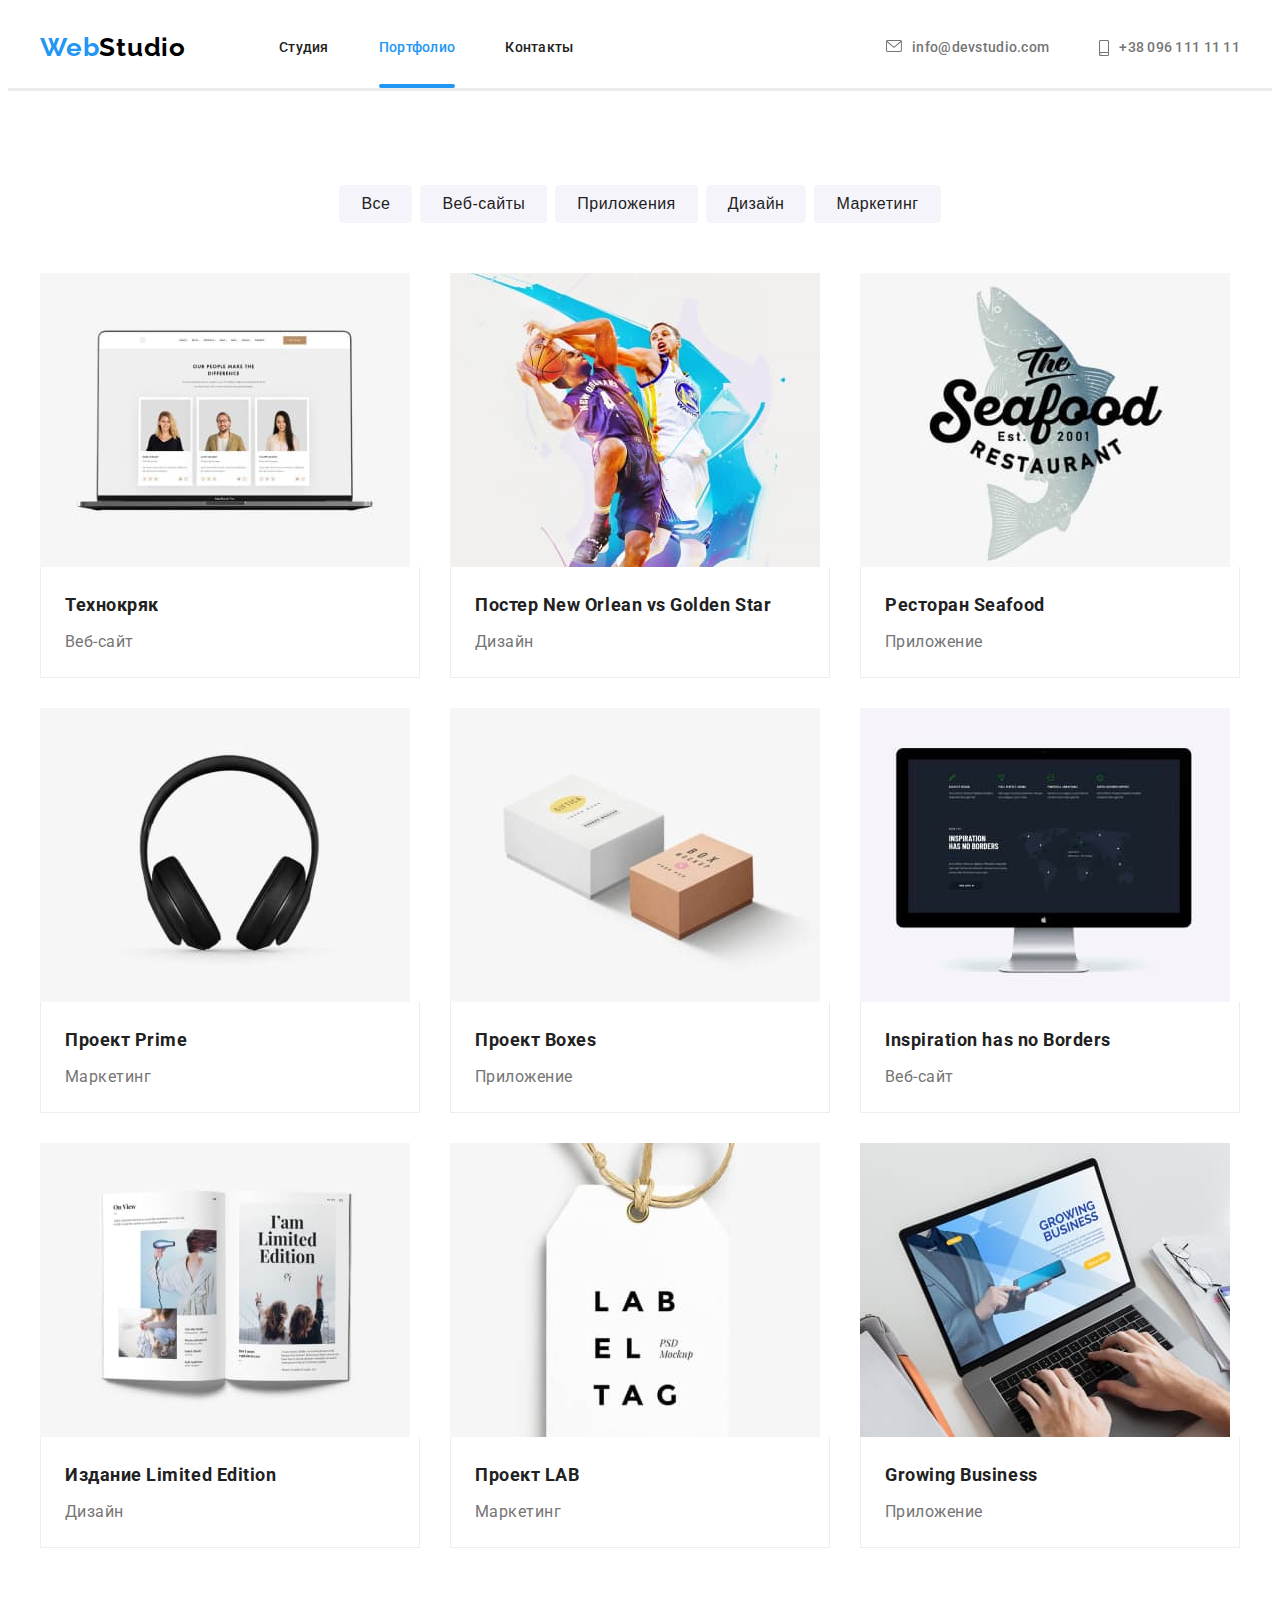
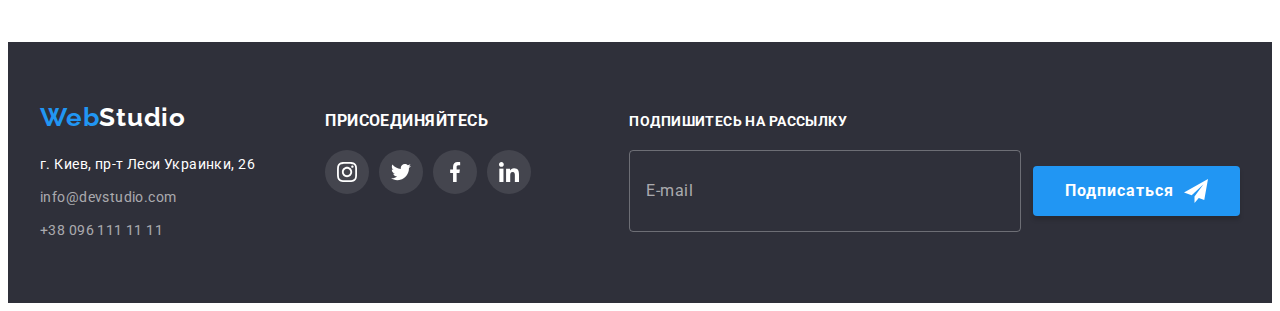
==== portfolio.html @ d91d1f59 "add hw-07 files" ====
<!DOCTYPE html>
<html lang="ru">

<head>
    <meta charset="UTF-8">
    <meta http-equiv="X-UA-Compatible" content="IE=edge">
    <meta name="viewport" content="width=device-width, initial-scale=1.0">
    <title>Вебстудия</title>
    <link rel="stylesheet" href="https://cdnjs.cloudflare.com/ajax/libs/modern-normalize/1.0.0/modern-normalize.css"
        integrity="sha512-Zx6MlUMKSVJoQ+83OwhdILe8cSEsCzfqThJd7J/VA2UrK6Ctj85p+xzqfyuNXE5B1k25uUdmJ2OzItbBy9GHAQ=="
        crossorigin="anonymous" />
    <link rel="preconnect" href="https://fonts.gstatic.com">
    <link href="https://fonts.googleapis.com/css2?family=Raleway:wght@700&family=Roboto:wght@400;500;700;900&display=swap"
        rel="stylesheet">
    <link rel="stylesheet" href="./CSS/main.min.css">
    <!-- <link rel="stylesheet" href="./CSS/styles.css"> -->
</head>
<body>
    <header class="header">
        <div class="container">
            <nav class="menu">
                <a class="link logo" href="index.html"><span class="logo-web-part">Web</span>Studio</a>
                <ul class="navigation-list list">
                    <li class="navigation-item">
                        <a class="navigation-link link" href="./index.html">Студия</a>
                    </li>
                    <li class="navigation-item">
                        <a class="active-navigation-link navigation-link link" href="./portfolio.html">Портфолио</a>
                    </li>
                    <li class="navigation-item">
                        <a class="navigation-link link" href="">Контакты</a>
                    </li>
                </ul>
            </nav>
            <ul class="contact-list list">
                <li class="header-contact">
                    <a class="header-contacts link" href="mailto:info@devstudio.com">
                        <svg width="16" height="12" class="contact-icons">
                            <use href="./images/sprite.svg#icon-envelope"></use>
                        </svg>
                        info@devstudio.com</a>
                </li>
                <li class="header-contact">
                    <a class="header-contacts link" href="tel:+380961111111">
                        <svg width="10" height="16" class="contact-icons">
                            <use href="./images/sprite.svg#icon-smartphone"></use>
                        </svg>
                        +38 096 111 11 11</a>
                </li>
            </ul>
            </div>
            </header>
    <main>
        <!-- PORTFOLIO -->
        <section class="section">
            <div class="container">
                <h1 class="portfolio visually-hidden">Портфолио</h1>
                <ul class="portfolio-btn-list list">
                    <li class="portfolio-btn-list-item">
                        <button class="portfolio-btn" type="button">Все</button>
                    </li>
                    <li class="portfolio-btn-list-item">
                        <button class="portfolio-btn" type="button">Веб-сайты</button>
                    </li>
                    <li class="portfolio-btn-list-item">
                        <button class="portfolio-btn" type="button">Приложения</button>
                    </li>
                    <li class="portfolio-btn-list-item">
                        <button class="portfolio-btn" type="button">Дизайн</button>
                    </li>
                    <li class="portfolio-btn-list-item">
                        <button class="portfolio-btn" type="button">Маркетинг</button>
                    </li>
                </ul>
                <ul class="portfolio-list list">
                    <li class="portfolio-list-item">
                        <a class="portfolio-item-link link" href="">
                            <div class="portfolio-overlay_container">
                            <img src="./images/portfolio/portfolio-1.jpg" alt="Ноутбук" width="370" height="294">
                            <p class="portfolio_overlay">
                                Технокряк это современная площадка распространения коронавируса. Компании используют эту платформу для цифрового
                                шпионажа и атак на защищённые сервера конкурентов.
                            </p>
                            </div>
                            <div class="portfolio-subtitle-wrapper">
                                <h2 class="portfolio-item">Технокряк</h2>
                                <p class="portfolio-subtitle">Веб-сайт</p>
                            </div>
                        </a>
                    </li>
                    <li class="portfolio-list-item">
                        <a class="portfolio-item-link link" href="">
                            <div class="portfolio-overlay_container">
                            <img src="./images/portfolio/portfolio-2.jpg" alt="Баскетболисты на постере" width="370" height="294">
                            <p class="portfolio_overlay">
                                Технокряк это современная площадка распространения коронавируса. Компании используют эту платформу для цифрового
                                шпионажа и атак на защищённые сервера конкурентов.
                            </p>
                            </div>
                            <div class="portfolio-subtitle-wrapper">
                                <h2 class="portfolio-item">Постер New Orlean vs Golden Star</h2>
                                <p class="portfolio-subtitle">Дизайн</p>
                            </div>
                        </a>
                    </li>
                    <li class="portfolio-list-item">
                        <a class="portfolio-item-link link" href="">
                            <div class="portfolio-overlay_container">
                            <img src="./images/portfolio/portfolio-3.jpg" alt="Логотип ресторана" width="370" height="294">
                            <p class="portfolio_overlay">
                                Технокряк это современная площадка распространения коронавируса. Компании используют эту платформу для цифрового
                                шпионажа и атак на защищённые сервера конкурентов.
                            </p>
                            </div>
                            <div class="portfolio-subtitle-wrapper">
                                <h2 class="portfolio-item">Ресторан Seafood</h2>
                                <p class="portfolio-subtitle">Приложение</p>
                            </div>
                        </a>
                    </li>
                    <li class="portfolio-list-item">
                        <a class="portfolio-item-link link" href="">
                            <div class="portfolio-overlay_container">
                            <img src="./images/portfolio/portfolio-4.jpg" alt="Наушники" width="370" height="294">
                            <p class="portfolio_overlay">
                                Технокряк это современная площадка распространения коронавируса. Компании используют эту платформу для цифрового
                                шпионажа и атак на защищённые сервера конкурентов.
                            </p>
                            </div>
                            <div class="portfolio-subtitle-wrapper">
                                <h2 class="portfolio-item">Проект Prime</h2>
                                <p class="portfolio-subtitle">Маркетинг</p>
                            </div>
                        </a>             
                        </li>
                    <li class="portfolio-list-item">
                        <a class="portfolio-item-link link" href="">
                            <div class="portfolio-overlay_container">
                            <img src="./images/portfolio/portfolio-5.jpg" alt="2 коробки" width="370" height="294">
                            <p class="portfolio_overlay">
                                Технокряк это современная площадка распространения коронавируса. Компании используют эту платформу для цифрового
                                шпионажа и атак на защищённые сервера конкурентов.
                            </p>
                            </div>
                            <div class="portfolio-subtitle-wrapper">
                                <h2 class="portfolio-item">Проект Boxes</h2>
                                <p class="portfolio-subtitle">Приложение</p>
                            </div>
                        </a>
                    </li>
                    <li class="portfolio-list-item">
                        <a class="portfolio-item-link link" href="">
                            <div class="portfolio-overlay_container">
                            <img src="./images/portfolio/portfolio-6.jpg" alt="Монитор" width="370" height="294">
                            <p class="portfolio_overlay">
                                Технокряк это современная площадка распространения коронавируса. Компании используют эту платформу для цифрового
                                шпионажа и атак на защищённые сервера конкурентов.
                            </p>
                            </div>
                            <div class="portfolio-subtitle-wrapper">
                                <h2 class="portfolio-item">Inspiration has no Borders</h2>
                                <p class="portfolio-subtitle">Веб-сайт</p>
                            </div>
                        </a>          
                    </li>
                    <li class="portfolio-list-item">
                        <a class="portfolio-item-link link" href="">
                            <div class="portfolio-overlay_container">
                            <img src="./images/portfolio/portfolio-7.jpg" alt="Разворот книги" width="370" height="294">
                            <p class="portfolio_overlay">
                                Технокряк это современная площадка распространения коронавируса. Компании используют эту платформу для цифрового
                                шпионажа и атак на защищённые сервера конкурентов.
                            </p>
                            </div>
                            <div class="portfolio-subtitle-wrapper">
                                <h2 class="portfolio-item">Издание Limited Edition</h2>
                                <p class="portfolio-subtitle">Дизайн</p>
                            </div>
                        </a>           
                    </li>
                    <li class="portfolio-list-item">
                        <a class="portfolio-item-link link" href="">
                            <div class="portfolio-overlay_container">
                            <img src="./images/portfolio/portfolio-8.jpg" alt="бирка на веревке" width="370" height="294">
                            <p class="portfolio_overlay">
                                Технокряк это современная площадка распространения коронавируса. Компании используют эту платформу для цифрового
                                шпионажа и атак на защищённые сервера конкурентов.
                            </p>
                            </div>
                            <div class="portfolio-subtitle-wrapper">
                                <h2 class="portfolio-item">Проект LAB</h2>
                                <p class="portfolio-subtitle">Маркетинг</p>
                            </div>
                        </a>              
                        </li>
                    <li class="portfolio-list-item">
                        <a class="portfolio-item-link link" href="">
                            <div class="portfolio-overlay_container">
                            <img src="./images/portfolio/portfolio-9.jpg" alt="работа за ноутбуком" width="370" height="294">
                            <p class="portfolio_overlay">
                                Технокряк это современная площадка распространения коронавируса. Компании используют эту платформу для цифрового
                                шпионажа и атак на защищённые сервера конкурентов.
                            </p>
                            </div>
                            <div class="portfolio-subtitle-wrapper">
                                <h2 class="portfolio-item">Growing Business</h2>
                                <p class="portfolio-subtitle">Приложение</p>
                            </div>
                        </a>
                    </li>
                </ul>
            </div>
        </section>
    </main>
        <!--FOOTER-->
        <footer class="footer">
            <div class="container">
                <div class="internal-links">
                    <a class="link logo logo-footer" href="index.html"><span class="logo-web-part">Web</span>Studio</a>
                    <address class="footer-contacts-list">
                        <ul class="list">
                            <li class="footer-contacts-list-item">
                                <a class="link address" href="https://goo.gl/maps/49gHyc8vdsA3i8d18"
                                    rel="noopener noreferrer">г. Киев, пр-т
                                    Леси Украинки, 26</a>
                            </li>
                            <li class="footer-contacts-list-item">
                                <a class="link footer-contacts" href="mailto:info@devstudio.com">info@devstudio.com</a>
                            </li>
                            <li class="footer-contacts-list-item">
                                <a class="link footer-contacts" href="tel:+380961111111">+38 096 111 11 11</a>
                            </li>
                        </ul>
                    </address>
                </div>
                <div class="join-us-links-list">
                    <h3 class="join-us-caption">Присоединяйтесь</h3>
                    <ul class="footer-social-links-list list">
                        <li class="footer-social-link-item">
                            <a class="footer__social-link social-link link" href="">
                                <svg class="footer-social-link-icon" width="20" height="20">
                                    <use href="./images/sprite.svg#icon-instagram"></use>
                                </svg>
                            </a>
                        </li>
                        <li class="footer-social-link-item">
                            <a class="footer__social-link social-link link" href="">
                                <svg class="footer-social-link-icon" width="20" height="20">
                                    <use href="./images/sprite.svg#icon-twitter"></use>
                                </svg>
                            </a>
                        </li>
                        <li class="footer-social-link-item">
                            <a class="footer__social-link social-link link" href="">
                                <svg class="footer-social-link-icon" width="20" height="20">
                                    <use href="./images/sprite.svg#icon-facebook"></use>
                                </svg>
                            </a>
                        </li>
                        <li class="footer-social-link-item">
                            <a class="footer__social-link social-link link" href="">
                                <svg class="footer-social-link-icon" width="20" height="20">
                                    <use href="./images/sprite.svg#icon-linkedin"></use>
                                </svg>
                            </a>
                        </li>
                    </ul>
                </div>
                <div class="subscribe-container">
                    <p class="subscribe-caption">Подпишитесь на рассылку</p>
                    <form class="subscribe" action="#" autocomplete="off">
                        <label>
                            <input class="subscribe-input" type="email" name="subscribe-email" placeholder="E-mail" required>
                        </label>
                        <button class="modal-btn" type="submit">
                            Подписаться
                            <svg class="telegram-img" width="24" height="24">
                                <use href="./images/sprite.svg#icon-icon-send"></use>
                            </svg>
                        </button>
                    </form>
                </div>
            </div>
        </footer>
    </body>
    
    </html>
---- CSS/main.min.css ----
:root{--main-font: 'Roboto', sans-serif;--main-color: #212121;--secondary-color: #757575;--accent-color: #2196f3;--accent-button: #188ce8;--main-lite-color: #ffffff;--background-light-color: #f5f4fa;--background-dark-color: #2f303a;--main-dark-color: #000000;--icon-color: #afb1b8;--time-function: cubic-bezier(0.4, 0, 0.2, 1)}.visually-hidden{position:absolute;width:1px;height:1px;margin:-1px;padding:0;overflow:hidden;border:0;clip:rect(0, 0, 0, 0)}p,h1,h2,h3,h4,h5,h6{margin:0}ul,ol{padding:0;margin:0}img{display:block;max-width:100%;height:auto}body{font-family:var(--main-font);color:var(--main-color);background-color:var(-main-lite-color);font-size:14px}*::before,*::after{box-sizing:border-box}.link{text-decoration:none}.list{list-style:none}.section{padding:94px 0px}.container{width:1200px;margin:0 auto;padding:0 15px}.footer .container{display:flex;align-items:baseline}.logo{font-family:'Raleway', sans-serif;font-weight:700;font-size:26px;line-height:1.19;color:var(--main-dark-color);letter-spacing:0.03em}.header .logo{margin-right:93px;display:block;padding-top:24px;padding-bottom:25px}.footer .logo{color:var(--main-lite-color)}.logo-web-part{color:var(--accent-color)}.title{font-weight:700;font-size:36px;line-height:1.17;letter-spacing:0.03em;margin:0 auto 50px;text-align:center}.social-links-list{display:flex;margin-top:16px;justify-content:space-between}.social-link{display:flex;justify-content:center;align-items:center;border-radius:50%;width:44px;height:44px}.team__social-link{color:var(--icon-color);transition:background-color 250ms var(--time-function),color 250ms var(--time-function)}.team__social-link:hover,.team__social-link:focus{background-color:var(--accent-color);color:var(--main-lite-color)}.social-link-icon{fill:currentColor}.footer-social-links-list{display:flex;justify-content:space-between}.footer__social-link{background:rgba(255,255,255,0.1);transition:background-color 250ms var(--time-function)}.footer__social-link:hover,.footer__social-link:focus{background-color:var(--accent-color)}.footer-social-link-icon{fill:var(--main-lite-color)}.subscribe-container{margin-left:auto}.subscribe-caption{font-weight:700;line-height:1.14;letter-spacing:0.03em;text-transform:uppercase;margin-bottom:20px;color:var(--main-lite-color)}.subscribe{display:flex;align-items:center}.subscribe-input{display:block;width:358px;height:50px;border:1px solid rgba(255,255,255,0.3);border-radius:4px;background-color:transparent;padding:15px 16px;margin-right:12px;color:var(--main-lite-color);font-family:inherit;font-weight:400;font-size:16px;line-height:1.25;letter-spacing:0.03em;transition:border-color 250ms var(--time-function)}.subscribe-input::placeholder{color:rgba(255,255,255,0.6)}.subscribe-input:focus{border-color:var(--accent-color);outline:none}.modal-btn{display:block;background-color:var(--accent-color);font-weight:700;font-size:16px;line-height:1.87;align-items:center;text-align:center;letter-spacing:0.06em;color:var(--main-lite-color);font-family:inherit;border:0;border-radius:4px;min-width:200px;padding:10px 32px;margin:30px auto 0;transition:background-color 250ms var(--time-function);box-shadow:0px 4px 4px rgba(0,0,0,0.15)}.modal-btn:hover,.modal-btn:focus{background-color:var(--accent-button);cursor:pointer}.subscribe .modal-btn{display:flex;align-items:center;margin-top:0}.telegram-img{margin-left:10px}.backdrop{position:fixed;top:0;left:0;width:100vw;height:100vh;background-color:rgba(0,0,0,0.5)}.is-hidden{opacity:0;visibility:hidden;pointer-events:none;transition:250ms}.is-hidden .modal{transform:translate(-50%, -50%) scale(0.5)}.modal{position:absolute;width:528px;height:581px;background-color:var(--main-lite-color);left:50%;top:50%;transform:translate(-50%, -50%) scale(1);box-shadow:0px 1px 3px rgba(0,0,0,0.12),0px 1px 1px rgba(0,0,0,0.14),0px 2px 1px rgba(0,0,0,0.2);border-radius:4px;transition:transform 250ms var(--time-function)}.close_modal-btn_button{position:absolute;display:flex;justify-content:center;align-items:center;border-radius:50%;width:30px;height:30px;background:var(--main-lite-color);border:1px solid rgba(0,0,0,0.1);cursor:pointer;top:8px;right:8px;transition:fill 250ms var(--time-function)}.close_modal-btn_button:focus,.close_modal-btn_button:hover{fill:var(--accent-color)}.modal-form{display:flex;flex-direction:column;padding:40px}.modal-form-name{font-weight:bold;font-size:20px;line-height:23px;text-align:center;letter-spacing:0.03em;color:var(--main-color);margin-bottom:12px}.modal-form_input{width:100%;height:40px;border:1px solid rgba(33,33,33,0.2);border-radius:4px;padding-left:42px;transition:border-color 250ms var(--time-function)}.modal-form_input:focus{outline:none;border-color:var(--accent-color)}.acceptanse{display:flex;align-items:center;font-family:inherit;font-weight:400;font-size:14px;line-height:1.71;letter-spacing:0.03em;color:var(--secondary-color)}.acceptanse::before{content:'';display:block;height:16px;width:16px;border:1px solid var(--main-color);border-radius:2px;margin-right:7px}.acceptanse:hover{cursor:pointer}.therm-checkbox:checked+.acceptanse::before{background-image:url("../images/Vector.svg");background-repeat:no-repeat;background-position:center;background-color:var(--accent-color);border-color:var(--accent-color)}.therm-checkbox:focus+.acceptanse::before{border-color:var(--accent-color)}.terms-link{font-family:inherit;font-weight:400;font-size:14px;line-height:1.71;letter-spacing:0.03em;color:var(--accent-color)}.modal-form_label{font-family:inherit;font-weight:400;font-size:12px;line-height:1.17;letter-spacing:0.01em;color:var(--secondary-color);margin-bottom:4px}.modal-form_input-wrapper{margin-bottom:10px;position:relative}.modal-form_icon{position:absolute;left:12px;top:50%;transform:translateY(-50%);transition:fill 250ms var(--time-function)}.modal-form_input:focus+.modal-form_icon{fill:var(--accent-color)}form .modal-btn{align-self:center}.modal-form_textarea{width:100%;height:120px;border:1px solid rgba(33,33,33,0.2);border-radius:4px;padding:12px 16px;margin-bottom:20px;resize:none}.modal-form_textarea:focus{outline:none;border-color:var(--accent-color)}.modal-form_textarea::placeholder{color:rgba(117,117,117,0.5)}.modal-checkbox_line{display:flex;margin-left:auto;margin-right:auto}.portfolio-btn-list{display:flex;justify-content:center;margin-bottom:50px}.portfolio-btn{font-weight:500;font-size:16px;line-height:1.63;text-align:center;letter-spacing:0.03em;color:var(--main-color);border:0;background-color:var(--background-light-color);border-radius:4px;padding:6px 22px;transition:color 250ms var(--time-function),background-color 250ms var(--time-function),box-shadow 250ms var(--time-function)}.portfolio-btn:hover,.portfolio-btn:focus{color:var(--main-lite-color);cursor:pointer;background-color:var(--accent-color);box-shadow:0px 3px 1px rgba(0,0,0,0.1),0px 1px 2px rgba(0,0,0,0.08),0px 2px 2px rgba(0,0,0,0.12)}.portfolio-btn-list-item:not(:last-child){margin-right:8px}.portfolio-list{display:flex;flex-wrap:wrap;margin-left:-30px;margin-top:-30px}.portfolio-list-item{margin-left:30px;margin-top:30px;flex-basis:calc(100% / 3 - 30px)}.portfolio-item-link{display:block;transition:box-shadow 250ms var(--time-function)}.portfolio-item-link:hover,.portfolio-item-link:focus{box-shadow:0px 1px 1px rgba(0,0,0,0.12),0px 4px 4px rgba(0,0,0,0.06),1px 4px 6px rgba(0,0,0,0.16)}.portfolio-subtitle-wrapper{border:1px solid #eeeeee;border-top:none;padding:20px 24px}.portfolio-item{font-weight:700;font-size:18px;line-height:2;letter-spacing:0.03em;margin-bottom:4px;color:var(--main-color)}.portfolio-subtitle{font-size:16px;line-height:1.87;letter-spacing:0.03em;color:var(--secondary-color)}.portfolio-overlay_container{position:relative;overflow:hidden}.portfolio_overlay{position:absolute;height:294px;left:0;top:0;transform:translateY(101%);transition:transform 250ms;background:rgba(33,150,243,0.9);width:370px;padding:63px 24px;font-size:18px;line-height:1.56;vertical-align:top;letter-spacing:0.03em;color:var(--main-lite-color);overflow:auto}.portfolio-item-link:hover .portfolio_overlay,.portfolio-item-link:focus .portfolio_overlay{transform:translateY(0)}.header{background-color:var(--main-lite-color);border-bottom:#ececec solid}.header .container{display:flex;align-items:center}.menu{display:flex;align-items:center}.navigation-list{display:flex}.navigation-link{display:block;font-weight:500;line-height:1.14;letter-spacing:0.02em;color:var(--main-color);padding:32px 0;transition:color 250ms var(--time-function);position:relative}.navigation-link:hover,.navigation-link:focus{color:var(--accent-color)}.navigation-link::after{content:'';background-color:var(--accent-color);display:block;width:100%;height:4px;border-radius:2px;position:absolute;bottom:0;transform:scaleX(0);transition:transform 250ms}.navigation-link:hover::after,.navigation-link:focus::after{transform:scaleX(1)}.navigation-item:not(:last-child){margin-right:50px}.active-navigation-link{color:var(--accent-color)}.active-navigation-link::after{content:'';background-color:var(--accent-color);display:block;width:100%;height:4px;border-radius:2px;position:absolute;bottom:0;transform:scale(1)}.contact-list{display:flex;margin-left:auto}.contact-icons{vertical-align:middle;margin-right:10px;fill:currentColor}.header-contact:not(:last-child){margin-right:50px}.header-contacts{display:flex;font-weight:500;line-height:1.14;letter-spacing:0.02em;color:var(--secondary-color);padding:32px 0;transition:color 250ms var(--time-function)}.header-contacts:hover,.header-contacts:focus{color:var(--accent-color)}.hero{background-color:var(--background-dark-color);background-image:linear-gradient(rgba(47,48,58,0.4), rgba(47,48,58,0.4)),url(../images/hero/hero-bcgr-img.jpg);padding:200px 0;max-width:1600px;background-repeat:no-repeat;background-size:cover;margin:0 auto}.main-title{font-weight:900;font-size:44px;line-height:1.36;letter-spacing:0.06em;text-transform:uppercase;color:var(--main-lite-color);width:696px;text-align:center;margin:0 auto}.about-list{display:flex}.about-element{width:270px}.about-element:not(:last-child){margin-right:30px}.about-img-containers{display:flex;justify-content:center;align-items:center;border-radius:4px;height:120px;margin-bottom:30px;background-color:var(--background-light-color)}.about-list-item{font-weight:700;line-height:1.14;letter-spacing:0.03em;text-transform:uppercase;margin-bottom:10px}.about-list-text{font-weight:400;line-height:1.71;letter-spacing:0.03em;color:var(--secondary-color)}.section+.what-we-do{padding-top:0}.we-do-list{display:flex;justify-content:space-between}.we-do_item{position:relative}.we-do_decription{display:flex;position:absolute;width:100%;height:70px;justify-content:center;align-items:center;font-weight:700;font-size:14px;line-height:1.14;letter-spacing:0.03em;color:var(--main-lite-color);text-align:center;text-transform:uppercase;bottom:0;left:0;background:rgba(47,48,58,0.8)}.team-list{display:flex;flex-wrap:wrap;margin-left:-30px;margin-top:-30px}.team-member-card{flex-basis:calc(100% / 4 - 30px);margin-left:30px;margin-top:30px;background-color:var(--main-lite-color);border-radius:0px 0px 4px 4px;box-shadow:0px 1px 3px rgba(0,0,0,0.12),0px 1px 1px rgba(0,0,0,0.14),0px 2px 1px rgba(0,0,0,0.2);width:270px}.team-member-wrapper{padding:30px 32px}.team-members{font-weight:500;font-size:16px;line-height:1.19;letter-spacing:0.03em;text-align:center}.member-porofession{font-weight:400;font-size:16px;line-height:1.19;letter-spacing:0.03em;color:var(--secondary-color);text-align:center;margin-top:10px}.team{background-color:var(--background-light-color)}.clients-list{display:flex;justify-content:space-between}.client-link{display:flex;justify-content:center;align-items:center;width:170px;height:90px;border:1px solid var(--icon-color);border-radius:4px;color:var(--icon-color);transition:border-color 250ms var(--time-function),color 250ms var(--time-function)}.client-link:hover,.client-link:focus{border-color:var(--accent-color);color:var(--accent-color)}.client-icon{fill:currentColor}.footer{padding:60px 0;background-color:var(--background-dark-color)}.internal-links{margin-right:70px}.footer-contacts-list{display:block;font-style:normal;font-weight:400;line-height:1.71;letter-spacing:0.03em;margin-top:20px}.address{color:var(--main-lite-color);transition:color 250ms var(--time-function)}.address:hover,.address:focus{color:var(--accent-color)}.footer-contacts{display:block;font-weight:400;line-height:1.71;letter-spacing:0.03em;color:rgba(255,255,255,0.6);transition:color 250ms var(--time-function)}.footer-contacts:hover,.footer-contacts:focus{color:var(--accent-color)}.footer-contacts-list-item:not(:last-child){margin-bottom:9px}.join-us-links-list{width:206px;height:80px}.join-us-caption{font-weight:700;line-height:1.14;letter-spacing:0.03em;text-transform:uppercase;margin-bottom:20px;color:var(--main-lite-color)}
/*# sourceMappingURL=main.min.css.map */
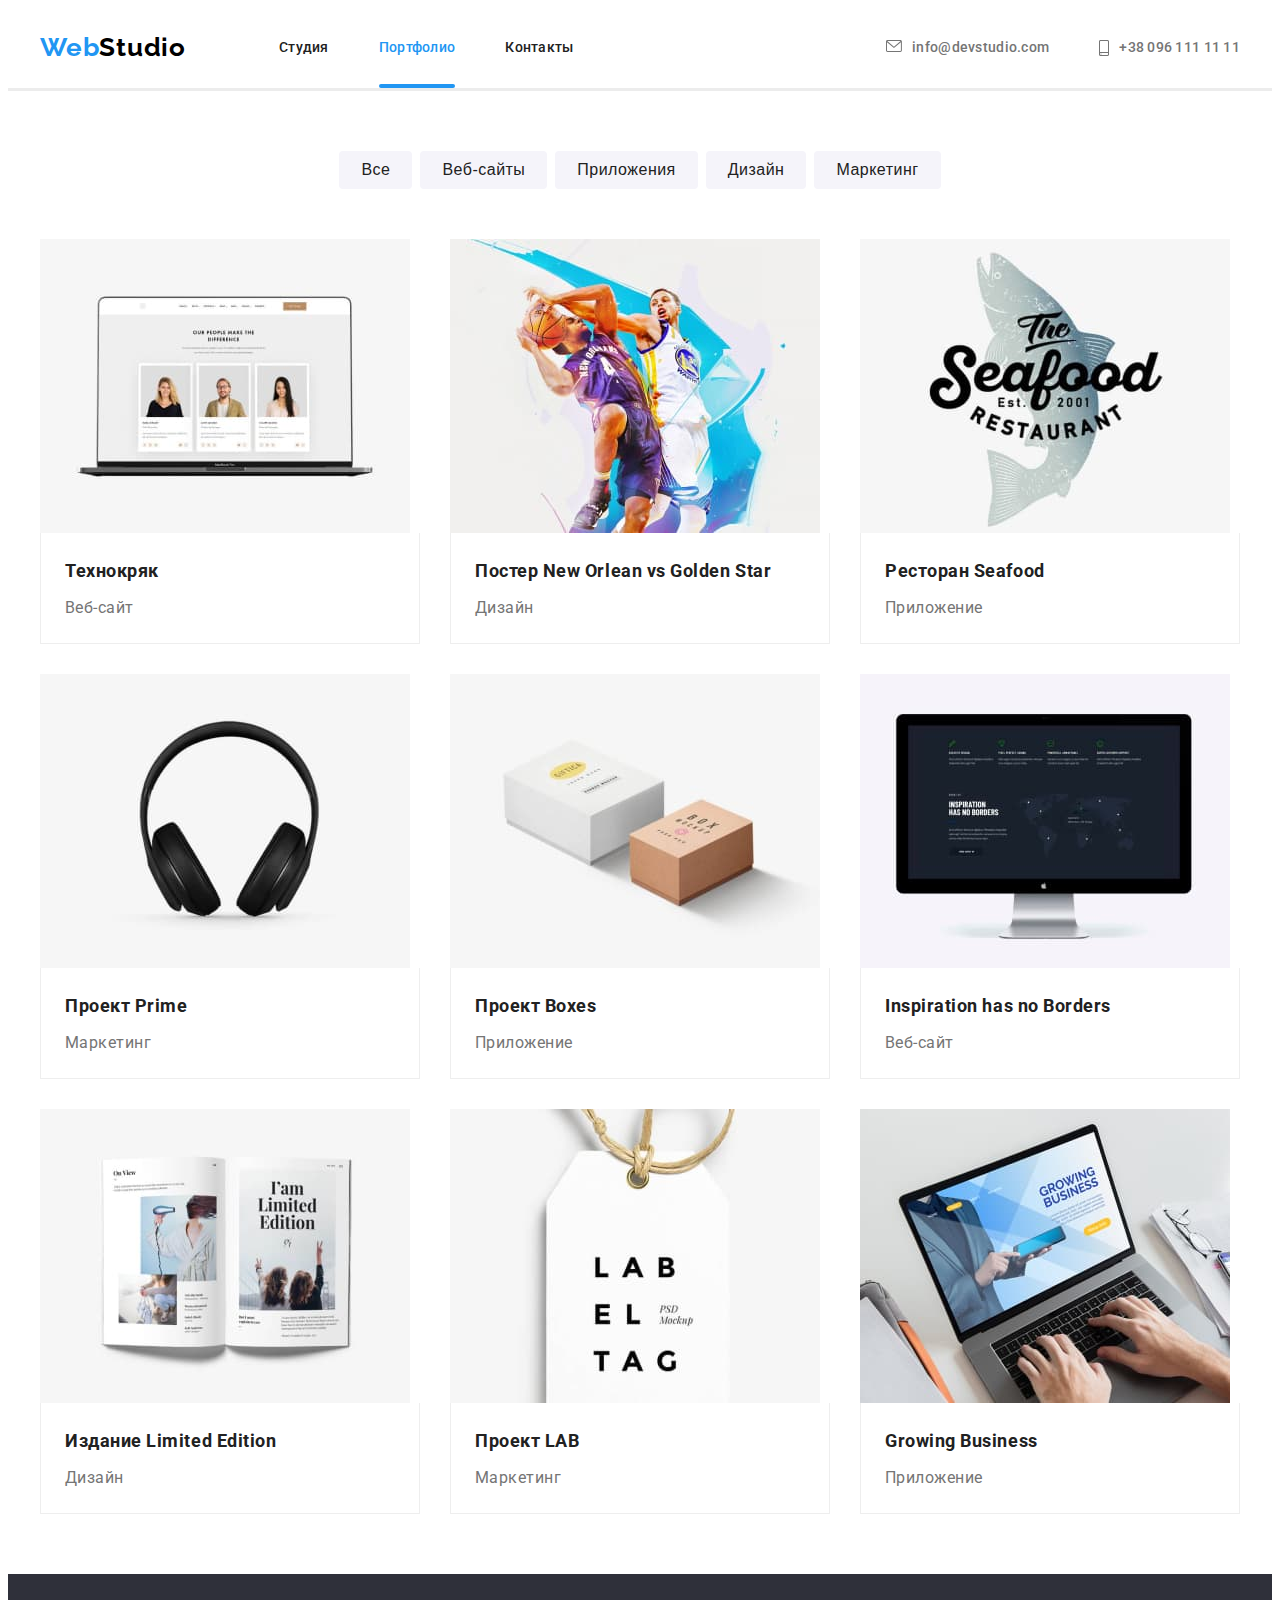
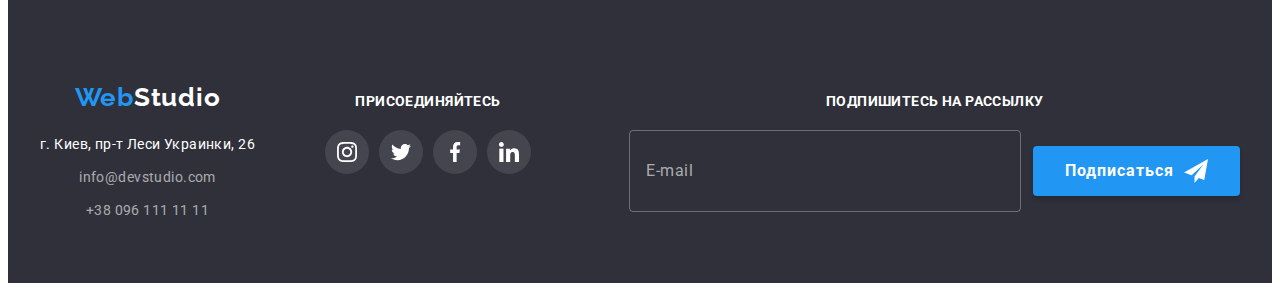
==== commit f8f2dda4: "adaptive add footer" ====
--- a/portfolio.html
+++ b/portfolio.html
@@ -215,56 +215,59 @@
         <!--FOOTER-->
         <footer class="footer">
             <div class="container">
-                <div class="internal-links">
-                    <a class="link logo logo-footer" href="index.html"><span class="logo-web-part">Web</span>Studio</a>
-                    <address class="footer-contacts-list">
-                        <ul class="list">
-                            <li class="footer-contacts-list-item">
-                                <a class="link address" href="https://goo.gl/maps/49gHyc8vdsA3i8d18"
-                                    rel="noopener noreferrer">г. Киев, пр-т
-                                    Леси Украинки, 26</a>
-                            </li>
-                            <li class="footer-contacts-list-item">
-                                <a class="link footer-contacts" href="mailto:info@devstudio.com">info@devstudio.com</a>
-                            </li>
-                            <li class="footer-contacts-list-item">
-                                <a class="link footer-contacts" href="tel:+380961111111">+38 096 111 11 11</a>
+                <div class="footer__links-container">
+                    <div class="internal-links">
+                        <a class="link logo logo-footer" href="index.html"><span class="logo-web-part">Web</span>Studio</a>
+                        <address class="footer-contacts-list">
+                            <ul class="list">
+                                <li class="footer-contacts-list-item">
+                                    <a class="link address" href="https://goo.gl/maps/49gHyc8vdsA3i8d18"
+                                        rel="noopener noreferrer">г. Киев,
+                                        пр-т
+                                        Леси Украинки, 26</a>
+                                </li>
+                                <li class="footer-contacts-list-item">
+                                    <a class="link footer-contacts" href="mailto:info@devstudio.com">info@devstudio.com</a>
+                                </li>
+                                <li class="footer-contacts-list-item">
+                                    <a class="link footer-contacts" href="tel:+380961111111">+38 096 111 11 11</a>
+                                </li>
+                            </ul>
+                        </address>
+                    </div>
+                    <div class="join-us-links-list">
+                        <h3 class="join-us-caption">Присоединяйтесь</h3>
+                        <ul class="footer-social-links-list list">
+                            <li class="footer-social-link-item">
+                                <a class="footer__social-link social-link link" href="">
+                                    <svg class="footer-social-link-icon" width="20" height="20">
+                                        <use href="./images/sprite.svg#icon-instagram"></use>
+                                    </svg>
+                                </a>
+                            </li>
+                            <li class="footer-social-link-item">
+                                <a class="footer__social-link social-link link" href="">
+                                    <svg class="footer-social-link-icon" width="20" height="20">
+                                        <use href="./images/sprite.svg#icon-twitter"></use>
+                                    </svg>
+                                </a>
+                            </li>
+                            <li class="footer-social-link-item">
+                                <a class="footer__social-link social-link link" href="">
+                                    <svg class="footer-social-link-icon" width="20" height="20">
+                                        <use href="./images/sprite.svg#icon-facebook"></use>
+                                    </svg>
+                                </a>
+                            </li>
+                            <li class="footer-social-link-item">
+                                <a class="footer__social-link social-link link" href="">
+                                    <svg class="footer-social-link-icon" width="20" height="20">
+                                        <use href="./images/sprite.svg#icon-linkedin"></use>
+                                    </svg>
+                                </a>
                             </li>
                         </ul>
-                    </address>
-                </div>
-                <div class="join-us-links-list">
-                    <h3 class="join-us-caption">Присоединяйтесь</h3>
-                    <ul class="footer-social-links-list list">
-                        <li class="footer-social-link-item">
-                            <a class="footer__social-link social-link link" href="">
-                                <svg class="footer-social-link-icon" width="20" height="20">
-                                    <use href="./images/sprite.svg#icon-instagram"></use>
-                                </svg>
-                            </a>
-                        </li>
-                        <li class="footer-social-link-item">
-                            <a class="footer__social-link social-link link" href="">
-                                <svg class="footer-social-link-icon" width="20" height="20">
-                                    <use href="./images/sprite.svg#icon-twitter"></use>
-                                </svg>
-                            </a>
-                        </li>
-                        <li class="footer-social-link-item">
-                            <a class="footer__social-link social-link link" href="">
-                                <svg class="footer-social-link-icon" width="20" height="20">
-                                    <use href="./images/sprite.svg#icon-facebook"></use>
-                                </svg>
-                            </a>
-                        </li>
-                        <li class="footer-social-link-item">
-                            <a class="footer__social-link social-link link" href="">
-                                <svg class="footer-social-link-icon" width="20" height="20">
-                                    <use href="./images/sprite.svg#icon-linkedin"></use>
-                                </svg>
-                            </a>
-                        </li>
-                    </ul>
+                    </div>
                 </div>
                 <div class="subscribe-container">
                     <p class="subscribe-caption">Подпишитесь на рассылку</p>
--- a/CSS/main.min.css
+++ b/CSS/main.min.css
@@ -1,2 +1,2 @@
-:root{--main-font: 'Roboto', sans-serif;--main-color: #212121;--secondary-color: #757575;--accent-color: #2196f3;--accent-button: #188ce8;--main-lite-color: #ffffff;--background-light-color: #f5f4fa;--background-dark-color: #2f303a;--main-dark-color: #000000;--icon-color: #afb1b8;--time-function: cubic-bezier(0.4, 0, 0.2, 1)}.visually-hidden{position:absolute;width:1px;height:1px;margin:-1px;padding:0;overflow:hidden;border:0;clip:rect(0, 0, 0, 0)}p,h1,h2,h3,h4,h5,h6{margin:0}ul,ol{padding:0;margin:0}img{display:block;max-width:100%;height:auto}body{font-family:var(--main-font);color:var(--main-color);background-color:var(-main-lite-color);font-size:14px}*::before,*::after{box-sizing:border-box}.link{text-decoration:none}.list{list-style:none}.section{padding:94px 0px}.container{width:1200px;margin:0 auto;padding:0 15px}.footer .container{display:flex;align-items:baseline}.logo{font-family:'Raleway', sans-serif;font-weight:700;font-size:26px;line-height:1.19;color:var(--main-dark-color);letter-spacing:0.03em}.header .logo{margin-right:93px;display:block;padding-top:24px;padding-bottom:25px}.footer .logo{color:var(--main-lite-color)}.logo-web-part{color:var(--accent-color)}.title{font-weight:700;font-size:36px;line-height:1.17;letter-spacing:0.03em;margin:0 auto 50px;text-align:center}.social-links-list{display:flex;margin-top:16px;justify-content:space-between}.social-link{display:flex;justify-content:center;align-items:center;border-radius:50%;width:44px;height:44px}.team__social-link{color:var(--icon-color);transition:background-color 250ms var(--time-function),color 250ms var(--time-function)}.team__social-link:hover,.team__social-link:focus{background-color:var(--accent-color);color:var(--main-lite-color)}.social-link-icon{fill:currentColor}.footer-social-links-list{display:flex;justify-content:space-between}.footer__social-link{background:rgba(255,255,255,0.1);transition:background-color 250ms var(--time-function)}.footer__social-link:hover,.footer__social-link:focus{background-color:var(--accent-color)}.footer-social-link-icon{fill:var(--main-lite-color)}.subscribe-container{margin-left:auto}.subscribe-caption{font-weight:700;line-height:1.14;letter-spacing:0.03em;text-transform:uppercase;margin-bottom:20px;color:var(--main-lite-color)}.subscribe{display:flex;align-items:center}.subscribe-input{display:block;width:358px;height:50px;border:1px solid rgba(255,255,255,0.3);border-radius:4px;background-color:transparent;padding:15px 16px;margin-right:12px;color:var(--main-lite-color);font-family:inherit;font-weight:400;font-size:16px;line-height:1.25;letter-spacing:0.03em;transition:border-color 250ms var(--time-function)}.subscribe-input::placeholder{color:rgba(255,255,255,0.6)}.subscribe-input:focus{border-color:var(--accent-color);outline:none}.modal-btn{display:block;background-color:var(--accent-color);font-weight:700;font-size:16px;line-height:1.87;align-items:center;text-align:center;letter-spacing:0.06em;color:var(--main-lite-color);font-family:inherit;border:0;border-radius:4px;min-width:200px;padding:10px 32px;margin:30px auto 0;transition:background-color 250ms var(--time-function);box-shadow:0px 4px 4px rgba(0,0,0,0.15)}.modal-btn:hover,.modal-btn:focus{background-color:var(--accent-button);cursor:pointer}.subscribe .modal-btn{display:flex;align-items:center;margin-top:0}.telegram-img{margin-left:10px}.backdrop{position:fixed;top:0;left:0;width:100vw;height:100vh;background-color:rgba(0,0,0,0.5)}.is-hidden{opacity:0;visibility:hidden;pointer-events:none;transition:250ms}.is-hidden .modal{transform:translate(-50%, -50%) scale(0.5)}.modal{position:absolute;width:528px;height:581px;background-color:var(--main-lite-color);left:50%;top:50%;transform:translate(-50%, -50%) scale(1);box-shadow:0px 1px 3px rgba(0,0,0,0.12),0px 1px 1px rgba(0,0,0,0.14),0px 2px 1px rgba(0,0,0,0.2);border-radius:4px;transition:transform 250ms var(--time-function)}.close_modal-btn_button{position:absolute;display:flex;justify-content:center;align-items:center;border-radius:50%;width:30px;height:30px;background:var(--main-lite-color);border:1px solid rgba(0,0,0,0.1);cursor:pointer;top:8px;right:8px;transition:fill 250ms var(--time-function)}.close_modal-btn_button:focus,.close_modal-btn_button:hover{fill:var(--accent-color)}.modal-form{display:flex;flex-direction:column;padding:40px}.modal-form-name{font-weight:bold;font-size:20px;line-height:23px;text-align:center;letter-spacing:0.03em;color:var(--main-color);margin-bottom:12px}.modal-form_input{width:100%;height:40px;border:1px solid rgba(33,33,33,0.2);border-radius:4px;padding-left:42px;transition:border-color 250ms var(--time-function)}.modal-form_input:focus{outline:none;border-color:var(--accent-color)}.acceptanse{display:flex;align-items:center;font-family:inherit;font-weight:400;font-size:14px;line-height:1.71;letter-spacing:0.03em;color:var(--secondary-color)}.acceptanse::before{content:'';display:block;height:16px;width:16px;border:1px solid var(--main-color);border-radius:2px;margin-right:7px}.acceptanse:hover{cursor:pointer}.therm-checkbox:checked+.acceptanse::before{background-image:url("../images/Vector.svg");background-repeat:no-repeat;background-position:center;background-color:var(--accent-color);border-color:var(--accent-color)}.therm-checkbox:focus+.acceptanse::before{border-color:var(--accent-color)}.terms-link{font-family:inherit;font-weight:400;font-size:14px;line-height:1.71;letter-spacing:0.03em;color:var(--accent-color)}.modal-form_label{font-family:inherit;font-weight:400;font-size:12px;line-height:1.17;letter-spacing:0.01em;color:var(--secondary-color);margin-bottom:4px}.modal-form_input-wrapper{margin-bottom:10px;position:relative}.modal-form_icon{position:absolute;left:12px;top:50%;transform:translateY(-50%);transition:fill 250ms var(--time-function)}.modal-form_input:focus+.modal-form_icon{fill:var(--accent-color)}form .modal-btn{align-self:center}.modal-form_textarea{width:100%;height:120px;border:1px solid rgba(33,33,33,0.2);border-radius:4px;padding:12px 16px;margin-bottom:20px;resize:none}.modal-form_textarea:focus{outline:none;border-color:var(--accent-color)}.modal-form_textarea::placeholder{color:rgba(117,117,117,0.5)}.modal-checkbox_line{display:flex;margin-left:auto;margin-right:auto}.portfolio-btn-list{display:flex;justify-content:center;margin-bottom:50px}.portfolio-btn{font-weight:500;font-size:16px;line-height:1.63;text-align:center;letter-spacing:0.03em;color:var(--main-color);border:0;background-color:var(--background-light-color);border-radius:4px;padding:6px 22px;transition:color 250ms var(--time-function),background-color 250ms var(--time-function),box-shadow 250ms var(--time-function)}.portfolio-btn:hover,.portfolio-btn:focus{color:var(--main-lite-color);cursor:pointer;background-color:var(--accent-color);box-shadow:0px 3px 1px rgba(0,0,0,0.1),0px 1px 2px rgba(0,0,0,0.08),0px 2px 2px rgba(0,0,0,0.12)}.portfolio-btn-list-item:not(:last-child){margin-right:8px}.portfolio-list{display:flex;flex-wrap:wrap;margin-left:-30px;margin-top:-30px}.portfolio-list-item{margin-left:30px;margin-top:30px;flex-basis:calc(100% / 3 - 30px)}.portfolio-item-link{display:block;transition:box-shadow 250ms var(--time-function)}.portfolio-item-link:hover,.portfolio-item-link:focus{box-shadow:0px 1px 1px rgba(0,0,0,0.12),0px 4px 4px rgba(0,0,0,0.06),1px 4px 6px rgba(0,0,0,0.16)}.portfolio-subtitle-wrapper{border:1px solid #eeeeee;border-top:none;padding:20px 24px}.portfolio-item{font-weight:700;font-size:18px;line-height:2;letter-spacing:0.03em;margin-bottom:4px;color:var(--main-color)}.portfolio-subtitle{font-size:16px;line-height:1.87;letter-spacing:0.03em;color:var(--secondary-color)}.portfolio-overlay_container{position:relative;overflow:hidden}.portfolio_overlay{position:absolute;height:294px;left:0;top:0;transform:translateY(101%);transition:transform 250ms;background:rgba(33,150,243,0.9);width:370px;padding:63px 24px;font-size:18px;line-height:1.56;vertical-align:top;letter-spacing:0.03em;color:var(--main-lite-color);overflow:auto}.portfolio-item-link:hover .portfolio_overlay,.portfolio-item-link:focus .portfolio_overlay{transform:translateY(0)}.header{background-color:var(--main-lite-color);border-bottom:#ececec solid}.header .container{display:flex;align-items:center}.menu{display:flex;align-items:center}.navigation-list{display:flex}.navigation-link{display:block;font-weight:500;line-height:1.14;letter-spacing:0.02em;color:var(--main-color);padding:32px 0;transition:color 250ms var(--time-function);position:relative}.navigation-link:hover,.navigation-link:focus{color:var(--accent-color)}.navigation-link::after{content:'';background-color:var(--accent-color);display:block;width:100%;height:4px;border-radius:2px;position:absolute;bottom:0;transform:scaleX(0);transition:transform 250ms}.navigation-link:hover::after,.navigation-link:focus::after{transform:scaleX(1)}.navigation-item:not(:last-child){margin-right:50px}.active-navigation-link{color:var(--accent-color)}.active-navigation-link::after{content:'';background-color:var(--accent-color);display:block;width:100%;height:4px;border-radius:2px;position:absolute;bottom:0;transform:scale(1)}.contact-list{display:flex;margin-left:auto}.contact-icons{vertical-align:middle;margin-right:10px;fill:currentColor}.header-contact:not(:last-child){margin-right:50px}.header-contacts{display:flex;font-weight:500;line-height:1.14;letter-spacing:0.02em;color:var(--secondary-color);padding:32px 0;transition:color 250ms var(--time-function)}.header-contacts:hover,.header-contacts:focus{color:var(--accent-color)}.hero{background-color:var(--background-dark-color);background-image:linear-gradient(rgba(47,48,58,0.4), rgba(47,48,58,0.4)),url(../images/hero/hero-bcgr-img.jpg);padding:200px 0;max-width:1600px;background-repeat:no-repeat;background-size:cover;margin:0 auto}.main-title{font-weight:900;font-size:44px;line-height:1.36;letter-spacing:0.06em;text-transform:uppercase;color:var(--main-lite-color);width:696px;text-align:center;margin:0 auto}.about-list{display:flex}.about-element{width:270px}.about-element:not(:last-child){margin-right:30px}.about-img-containers{display:flex;justify-content:center;align-items:center;border-radius:4px;height:120px;margin-bottom:30px;background-color:var(--background-light-color)}.about-list-item{font-weight:700;line-height:1.14;letter-spacing:0.03em;text-transform:uppercase;margin-bottom:10px}.about-list-text{font-weight:400;line-height:1.71;letter-spacing:0.03em;color:var(--secondary-color)}.section+.what-we-do{padding-top:0}.we-do-list{display:flex;justify-content:space-between}.we-do_item{position:relative}.we-do_decription{display:flex;position:absolute;width:100%;height:70px;justify-content:center;align-items:center;font-weight:700;font-size:14px;line-height:1.14;letter-spacing:0.03em;color:var(--main-lite-color);text-align:center;text-transform:uppercase;bottom:0;left:0;background:rgba(47,48,58,0.8)}.team-list{display:flex;flex-wrap:wrap;margin-left:-30px;margin-top:-30px}.team-member-card{flex-basis:calc(100% / 4 - 30px);margin-left:30px;margin-top:30px;background-color:var(--main-lite-color);border-radius:0px 0px 4px 4px;box-shadow:0px 1px 3px rgba(0,0,0,0.12),0px 1px 1px rgba(0,0,0,0.14),0px 2px 1px rgba(0,0,0,0.2);width:270px}.team-member-wrapper{padding:30px 32px}.team-members{font-weight:500;font-size:16px;line-height:1.19;letter-spacing:0.03em;text-align:center}.member-porofession{font-weight:400;font-size:16px;line-height:1.19;letter-spacing:0.03em;color:var(--secondary-color);text-align:center;margin-top:10px}.team{background-color:var(--background-light-color)}.clients-list{display:flex;justify-content:space-between}.client-link{display:flex;justify-content:center;align-items:center;width:170px;height:90px;border:1px solid var(--icon-color);border-radius:4px;color:var(--icon-color);transition:border-color 250ms var(--time-function),color 250ms var(--time-function)}.client-link:hover,.client-link:focus{border-color:var(--accent-color);color:var(--accent-color)}.client-icon{fill:currentColor}.footer{padding:60px 0;background-color:var(--background-dark-color)}.internal-links{margin-right:70px}.footer-contacts-list{display:block;font-style:normal;font-weight:400;line-height:1.71;letter-spacing:0.03em;margin-top:20px}.address{color:var(--main-lite-color);transition:color 250ms var(--time-function)}.address:hover,.address:focus{color:var(--accent-color)}.footer-contacts{display:block;font-weight:400;line-height:1.71;letter-spacing:0.03em;color:rgba(255,255,255,0.6);transition:color 250ms var(--time-function)}.footer-contacts:hover,.footer-contacts:focus{color:var(--accent-color)}.footer-contacts-list-item:not(:last-child){margin-bottom:9px}.join-us-links-list{width:206px;height:80px}.join-us-caption{font-weight:700;line-height:1.14;letter-spacing:0.03em;text-transform:uppercase;margin-bottom:20px;color:var(--main-lite-color)}
+:root{--main-font: 'Roboto', sans-serif;--main-color: #212121;--secondary-color: #757575;--accent-color: #2196f3;--accent-button: #188ce8;--main-lite-color: #ffffff;--background-light-color: #f5f4fa;--background-dark-color: #2f303a;--main-dark-color: #000000;--icon-color: #afb1b8;--time-function: cubic-bezier(0.4, 0, 0.2, 1)}.visually-hidden{position:absolute;width:1px;height:1px;margin:-1px;padding:0;overflow:hidden;border:0;clip:rect(0, 0, 0, 0)}p,h1,h2,h3,h4,h5,h6{margin:0}ul,ol{padding:0;margin:0}img{display:block;max-width:100%;height:auto}body{font-family:var(--main-font);color:var(--main-color);background-color:var(-main-lite-color);font-size:14px}*::before,*::after{box-sizing:border-box}.link{text-decoration:none}.list{list-style:none}.section{padding:60px 0px}@media screen and (min-wdth: 1200px){.section{padding:94px 0px}}.container{margin:0 auto;padding:0 15px}@media screen and (min-width: 480px){.container{width:480px}}@media screen and (min-width: 768px){.container{width:768px}}@media screen and (min-width: 1200px){.container{width:1200px}}.footer .container{display:flex;align-items:center;text-align:center}@media screen and (max-width: 1199px){.footer .container{flex-direction:column}}@media screen and (min-width: 1200px){.footer .container{display:flex;align-items:baseline}}.logo{font-family:'Raleway', sans-serif;font-weight:700;font-size:24px;line-height:1.17;color:var(--main-dark-color);letter-spacing:0.03em}@media screen and (min-width: 1200px){.logo{font-size:26px;line-height:1.19}}.header .logo{margin-right:93px;display:block;padding-top:24px;padding-bottom:25px}.footer .logo{color:var(--main-lite-color)}.logo-web-part{color:var(--accent-color)}.title{font-weight:700;font-size:28px;line-height:1.17;letter-spacing:0.03em;margin:0 auto 30px;text-align:center}@media screen and (min-width: 1200px){.title{font-size:36px;margin:0 auto 50px}}.social-links-list{display:flex;margin-top:16px;justify-content:center}.social-link-item:not(:last-child){margin-right:10px}.social-link{display:flex;justify-content:center;align-items:center;border-radius:50%;width:44px;height:44px}.team__social-link{color:var(--icon-color);transition:background-color 250ms var(--time-function),color 250ms var(--time-function)}.team__social-link:hover,.team__social-link:focus{background-color:var(--accent-color);color:var(--main-lite-color)}.social-link-icon{fill:currentColor}.footer-social-links-list{display:flex;justify-content:space-between}.footer__social-link{background:rgba(255,255,255,0.1);transition:background-color 250ms var(--time-function)}.footer__social-link:hover,.footer__social-link:focus{background-color:var(--accent-color)}.footer-social-link-icon{fill:var(--main-lite-color)}.subscribe-container{margin-top:60px}@media screen and (max-width: 767px){.subscribe-container{width:100%}}@media screen and (min-width: 1200px){.subscribe-container{margin-left:auto}}.subscribe-caption{font-weight:700;line-height:1.14;letter-spacing:0.03em;text-transform:uppercase;margin-bottom:20px;color:var(--main-lite-color)}.subscribe{display:flex;align-items:center}@media screen and (max-width: 767px){label{width:100%}}.subscribe-input{display:block;width:100%;height:50px;border:1px solid rgba(255,255,255,0.3);border-radius:4px;background-color:transparent;padding:15px 16px;color:var(--main-lite-color);font-family:inherit;font-weight:400;font-size:16px;line-height:1.25;letter-spacing:0.03em;transition:border-color 250ms var(--time-function)}.subscribe-input::placeholder{color:rgba(255,255,255,0.6)}.subscribe-input:focus{border-color:var(--accent-color);outline:none}@media screen and (min-width: 480px){.subscribe-input{width:450px}}@media screen and (min-width: 1200px){.subscribe-input{width:358px;margin-right:12px}}.modal-btn{display:block;background-color:var(--accent-color);font-weight:700;font-size:16px;line-height:1.87;align-items:center;text-align:center;letter-spacing:0.06em;color:var(--main-lite-color);font-family:inherit;border:0;border-radius:4px;min-width:200px;padding:10px 32px;margin:30px auto 0;transition:background-color 250ms var(--time-function);box-shadow:0px 4px 4px rgba(0,0,0,0.15)}.modal-btn:hover,.modal-btn:focus{background-color:var(--accent-button);cursor:pointer}.subscribe .modal-btn{display:flex;align-items:center;margin-top:20px}@media screen and (min-width: 1200px){.subscribe .modal-btn{margin-top:0}}.subscribe{flex-direction:column}@media screen and (min-width: 1200px){.subscribe{flex-direction:row;align-items:center}}.telegram-img{margin-left:10px}.backdrop{position:fixed;top:0;left:0;width:100vw;height:100vh;background-color:rgba(0,0,0,0.5)}.is-hidden{opacity:0;visibility:hidden;pointer-events:none;transition:250ms}.is-hidden .modal{transform:translate(-50%, -50%) scale(0.5)}.modal{position:absolute;width:528px;height:581px;background-color:var(--main-lite-color);left:50%;top:50%;transform:translate(-50%, -50%) scale(1);box-shadow:0px 1px 3px rgba(0,0,0,0.12),0px 1px 1px rgba(0,0,0,0.14),0px 2px 1px rgba(0,0,0,0.2);border-radius:4px;transition:transform 250ms var(--time-function)}.close_modal-btn_button{position:absolute;display:flex;justify-content:center;align-items:center;border-radius:50%;width:30px;height:30px;background:var(--main-lite-color);border:1px solid rgba(0,0,0,0.1);cursor:pointer;top:8px;right:8px;transition:fill 250ms var(--time-function)}.close_modal-btn_button:focus,.close_modal-btn_button:hover{fill:var(--accent-color)}.modal-form{display:flex;flex-direction:column;padding:40px}.modal-form-name{font-weight:bold;font-size:20px;line-height:23px;text-align:center;letter-spacing:0.03em;color:var(--main-color);margin-bottom:12px}.modal-form_input{width:100%;height:40px;border:1px solid rgba(33,33,33,0.2);border-radius:4px;padding-left:42px;transition:border-color 250ms var(--time-function)}.modal-form_input:focus{outline:none;border-color:var(--accent-color)}.acceptanse{display:flex;align-items:center;font-family:inherit;font-weight:400;font-size:14px;line-height:1.71;letter-spacing:0.03em;color:var(--secondary-color)}.acceptanse::before{content:'';display:block;height:16px;width:16px;border:1px solid var(--main-color);border-radius:2px;margin-right:7px}.acceptanse:hover{cursor:pointer}.therm-checkbox:checked+.acceptanse::before{background-image:url("../images/Vector.svg");background-repeat:no-repeat;background-position:center;background-color:var(--accent-color);border-color:var(--accent-color)}.therm-checkbox:focus+.acceptanse::before{border-color:var(--accent-color)}.terms-link{font-family:inherit;font-weight:400;font-size:14px;line-height:1.71;letter-spacing:0.03em;color:var(--accent-color)}.modal-form_label{font-family:inherit;font-weight:400;font-size:12px;line-height:1.17;letter-spacing:0.01em;color:var(--secondary-color);margin-bottom:4px}.modal-form_input-wrapper{margin-bottom:10px;position:relative}.modal-form_icon{position:absolute;left:12px;top:50%;transform:translateY(-50%);transition:fill 250ms var(--time-function)}.modal-form_input:focus+.modal-form_icon{fill:var(--accent-color)}form .modal-btn{align-self:center}.modal-form_textarea{width:100%;height:120px;border:1px solid rgba(33,33,33,0.2);border-radius:4px;padding:12px 16px;margin-bottom:20px;resize:none}.modal-form_textarea:focus{outline:none;border-color:var(--accent-color)}.modal-form_textarea::placeholder{color:rgba(117,117,117,0.5)}.modal-checkbox_line{display:flex;margin-left:auto;margin-right:auto}.portfolio-btn-list{display:flex;justify-content:center;margin-bottom:50px}.portfolio-btn{font-weight:500;font-size:16px;line-height:1.63;text-align:center;letter-spacing:0.03em;color:var(--main-color);border:0;background-color:var(--background-light-color);border-radius:4px;padding:6px 22px;transition:color 250ms var(--time-function),background-color 250ms var(--time-function),box-shadow 250ms var(--time-function)}.portfolio-btn:hover,.portfolio-btn:focus{color:var(--main-lite-color);cursor:pointer;background-color:var(--accent-color);box-shadow:0px 3px 1px rgba(0,0,0,0.1),0px 1px 2px rgba(0,0,0,0.08),0px 2px 2px rgba(0,0,0,0.12)}.portfolio-btn-list-item:not(:last-child){margin-right:8px}.portfolio-list{display:flex;flex-wrap:wrap;margin-left:-30px;margin-top:-30px}.portfolio-list-item{margin-left:30px;margin-top:30px;flex-basis:calc(100% / 3 - 30px)}.portfolio-item-link{display:block;transition:box-shadow 250ms var(--time-function)}.portfolio-item-link:hover,.portfolio-item-link:focus{box-shadow:0px 1px 1px rgba(0,0,0,0.12),0px 4px 4px rgba(0,0,0,0.06),1px 4px 6px rgba(0,0,0,0.16)}.portfolio-subtitle-wrapper{border:1px solid #eeeeee;border-top:none;padding:20px 24px}.portfolio-item{font-weight:700;font-size:18px;line-height:2;letter-spacing:0.03em;margin-bottom:4px;color:var(--main-color)}.portfolio-subtitle{font-size:16px;line-height:1.87;letter-spacing:0.03em;color:var(--secondary-color)}.portfolio-overlay_container{position:relative;overflow:hidden}.portfolio_overlay{position:absolute;height:294px;left:0;top:0;transform:translateY(101%);transition:transform 250ms;background:rgba(33,150,243,0.9);width:370px;padding:63px 24px;font-size:18px;line-height:1.56;vertical-align:top;letter-spacing:0.03em;color:var(--main-lite-color);overflow:auto}.portfolio-item-link:hover .portfolio_overlay,.portfolio-item-link:focus .portfolio_overlay{transform:translateY(0)}.header{background-color:var(--main-lite-color);border-bottom:#ececec solid}.header .container{display:flex;align-items:center}.menu{display:flex;align-items:center}.navigation-list{display:flex}.navigation-link{display:block;font-weight:500;line-height:1.14;letter-spacing:0.02em;color:var(--main-color);padding:32px 0;transition:color 250ms var(--time-function);position:relative}.navigation-link:hover,.navigation-link:focus{color:var(--accent-color)}.navigation-link::after{content:'';background-color:var(--accent-color);display:block;width:100%;height:4px;border-radius:2px;position:absolute;bottom:0;transform:scaleX(0);transition:transform 250ms}.navigation-link:hover::after,.navigation-link:focus::after{transform:scaleX(1)}.navigation-item:not(:last-child){margin-right:50px}.active-navigation-link{color:var(--accent-color)}.active-navigation-link::after{content:'';background-color:var(--accent-color);display:block;width:100%;height:4px;border-radius:2px;position:absolute;bottom:0;transform:scale(1)}.contact-list{display:flex;margin-left:auto}.contact-icons{vertical-align:middle;margin-right:10px;fill:currentColor}.header-contact:not(:last-child){margin-right:50px}.header-contacts{display:flex;font-weight:500;line-height:1.14;letter-spacing:0.02em;color:var(--secondary-color);padding:32px 0;transition:color 250ms var(--time-function)}.header-contacts:hover,.header-contacts:focus{color:var(--accent-color)}.hero{background-color:var(--background-dark-color);background-image:linear-gradient(rgba(47,48,58,0.4), rgba(47,48,58,0.4)),url(../images/hero/mobile/hero-bcgr-mobile.jpg);padding:118px 0;max-width:1600px;background-repeat:no-repeat;background-size:cover;background-position:center;margin:0 auto}@media screen and (min-width: 768px){.hero{background-image:linear-gradient(rgba(47,48,58,0.4), rgba(47,48,58,0.4)),url(../images/hero/tablet/hero-bcgr-tablet.jpg)}}@media screen and (min-width: 1200px){.hero{background-image:linear-gradient(rgba(47,48,58,0.4), rgba(47,48,58,0.4)),url(../images/hero/desktop/hero-bcgr-desktop.jpg);padding:200px 0}}.main-title{font-weight:900;font-size:26px;line-height:1.62;letter-spacing:0.06em;text-transform:uppercase;color:var(--main-lite-color);text-align:center;margin:0 auto}@media screen and (min-width: 480px){.main-title{width:360px}}@media screen and (min-width: 1200px){.main-title{width:696px;font-size:44px;line-height:1.36}}@media screen and (min-width: 768px){.about-list{display:flex;flex-wrap:wrap}}.about-element:not(:last-child){margin-bottom:30px}@media screen and (min-width: 768px){.about-element{width:354px}.about-element:nth-child(2n+1){margin-right:30px}}@media screen and (min-width: 1200px){.about-element{width:270px}.about-element:not(:last-child){margin-right:30px}}.about-img-containers{display:flex;justify-content:center;align-items:center;border-radius:4px;height:120px;margin-bottom:30px;background-color:var(--background-light-color)}.about-list-item{font-weight:700;font-size:14px;line-height:1.14;letter-spacing:0.03em;text-transform:uppercase;margin-bottom:10px}@media screen and (max-width: 767px){.about-list-item{text-align:center}}.about-list-text{font-weight:400;font-size:14px;line-height:1.71;letter-spacing:0.03em;color:var(--secondary-color)}.section+.what-we-do{padding-top:0}@media screen and (max-width: 1199px){.section+.what-we-do{display:none}}.we-do-list{display:flex;justify-content:space-between}.we-do_item{position:relative}.we-do_decription{display:flex;position:absolute;width:100%;height:70px;justify-content:center;align-items:center;font-weight:700;font-size:14px;line-height:1.14;letter-spacing:0.03em;color:var(--main-lite-color);text-align:center;text-transform:uppercase;bottom:0;left:0;background:rgba(47,48,58,0.8)}@media screen and (min-width: 768px){.team-list{display:flex;flex-wrap:wrap;margin-left:-30px;margin-top:-30px;justify-content:center}}.team-member-card{margin-top:30px;background-color:var(--main-lite-color);border-radius:0px 0px 4px 4px;box-shadow:0px 1px 3px rgba(0,0,0,0.12),0px 1px 1px rgba(0,0,0,0.14),0px 2px 1px rgba(0,0,0,0.2)}@media screen and (min-width: 768px){.team-member-card{margin-left:30px;flex-basis:calc(100% / 2 - 30px)}}@media screen and (min-width: 1200px){.team-member-card{flex-basis:calc(100% / 4 - 30px)}}.team-member-wrapper{padding:30px 0 24px}@media screen and (min-width: 1200px){.team-member-wrapper{padding:30px 0}}.team-members{font-weight:500;font-size:16px;line-height:1.19;letter-spacing:0.03em;text-align:center}.member-porofession{font-weight:400;font-size:16px;line-height:1.19;letter-spacing:0.03em;color:var(--secondary-color);text-align:center;margin-top:10px}.team{background-color:var(--background-light-color)}@media screen and (min-width: 480px){.clients-list{display:flex;flex-wrap:wrap;margin-left:-30px;margin-top:-30px;justify-content:center}}.client-item{margin-top:30px;height:90px}@media screen and (min-width: 480px){.client-item{margin-left:30px;width:210px}}@media screen and (min-width: 768px){.client-item{width:226px}}@media screen and (min-width: 1200px){.client-item{width:170px}}.client-link{display:flex;justify-content:center;align-items:center;height:100%;width:100%;border:1px solid var(--icon-color);border-radius:4px;color:var(--icon-color);transition:border-color 250ms var(--time-function),color 250ms var(--time-function)}.client-link:hover,.client-link:focus{border-color:var(--accent-color);color:var(--accent-color)}.client-icon{fill:currentColor}.footer{padding:60px 0;background-color:var(--background-dark-color)}@media screen and (min-width: 767px){.internal-links{margin-right:165px}}@media screen and (min-width: 1200px){.internal-links{margin-right:70px}}.footer-contacts-list{display:block;font-style:normal;font-weight:400;line-height:1.71;letter-spacing:0.03em;margin-top:20px}.address{color:var(--main-lite-color);transition:color 250ms var(--time-function)}.address:hover,.address:focus{color:var(--accent-color)}.footer-contacts{display:block;font-weight:400;line-height:1.71;letter-spacing:0.03em;color:rgba(255,255,255,0.6);transition:color 250ms var(--time-function)}.footer-contacts:hover,.footer-contacts:focus{color:var(--accent-color)}.footer-contacts-list-item:not(:last-child){margin-bottom:8px}@media screen and (min-width: 1200px){.footer-contacts-list-item:not(:last-child){margin-bottom:9px}}.join-us-links-list{width:206px;height:80px}@media screen and (max-width: 767px){.join-us-links-list{margin-top:60px}}.join-us-caption{font-weight:700;font-size:14px;line-height:1.14;letter-spacing:0.03em;text-transform:uppercase;margin-bottom:20px;color:var(--main-lite-color)}@media screen and (min-width: 768px){.footer__links-container{display:flex;align-items:baseline}}
 /*# sourceMappingURL=main.min.css.map */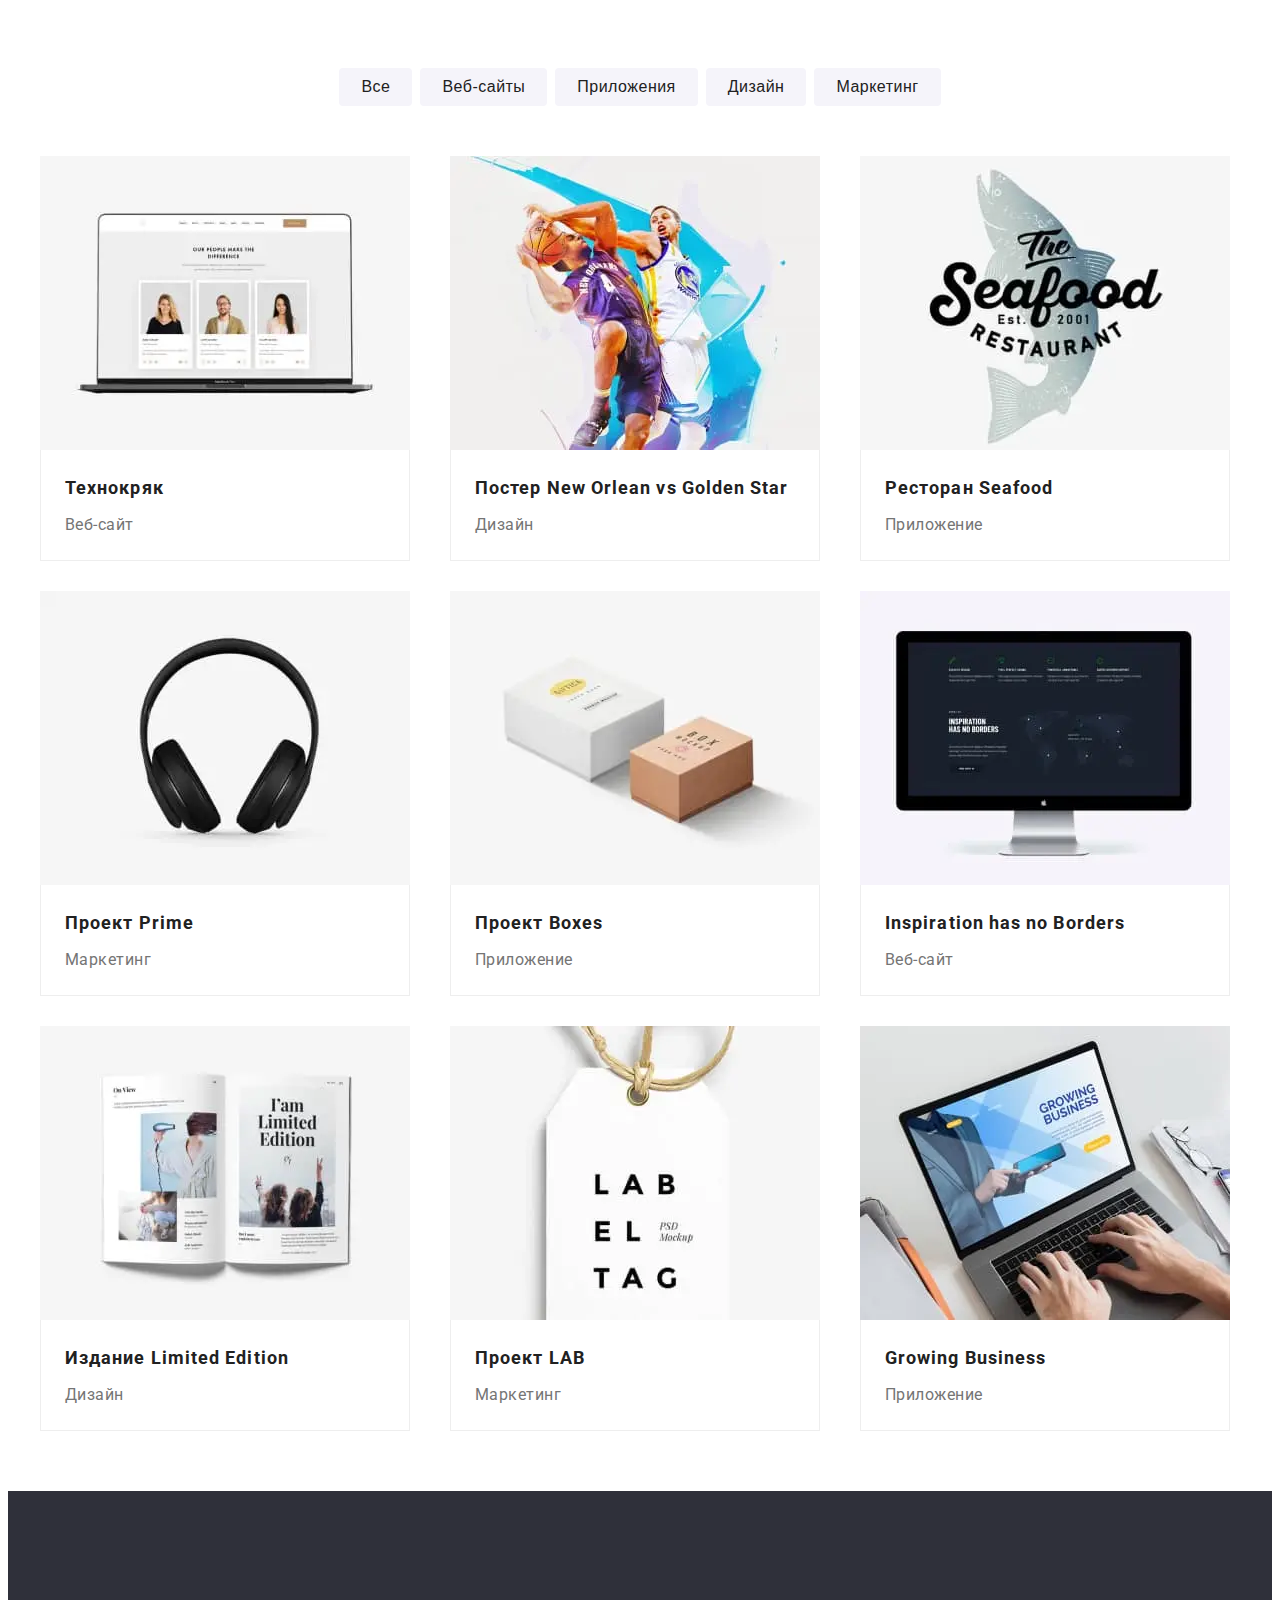
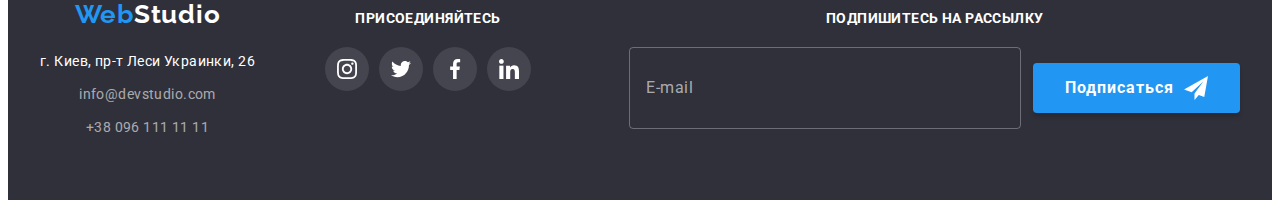
==== commit 11d2e1f1: "add adaptive footer, modal, portfolio.html" ====
--- a/portfolio.html
+++ b/portfolio.html
@@ -16,7 +16,7 @@
     <!-- <link rel="stylesheet" href="./CSS/styles.css"> -->
 </head>
 <body>
-    <header class="header">
+    <!-- <header class="header">
         <div class="container">
             <nav class="menu">
                 <a class="link logo" href="index.html"><span class="logo-web-part">Web</span>Studio</a>
@@ -49,7 +49,7 @@
                 </li>
             </ul>
             </div>
-            </header>
+            </header> -->
     <main>
         <!-- PORTFOLIO -->
         <section class="section">
@@ -76,7 +76,27 @@
                     <li class="portfolio-list-item">
                         <a class="portfolio-item-link link" href="">
                             <div class="portfolio-overlay_container">
-                            <img src="./images/portfolio/portfolio-1.jpg" alt="Ноутбук" width="370" height="294">
+                            <picture>
+                                <source
+                                    srcset="./images/portfolio/desktop/portfolio-1_desktop.webp 1x, ./images/portfolio/desktop/portfolio-1_desktop@2x.webp 2x"
+                                    media="(min-width: 1200px)" type="image/webp">
+                                <source
+                                    srcset="./images/portfolio/desktop/portfolio-1_desktop.jpg 1x, ./images/portfolio/desktop/portfolio-1_desktop@2x.jpg 2x"
+                                    media="(min-width: 1200px)">
+                                <source
+                                    srcset="./images/portfolio/tablet/portfolio-1_tablet.webp 1x, ./images/portfolio/tablet/portfolio-1_tablet@2x.webp 2x"
+                                    media="(min-width: 768px)" type="image/webp">
+                                <source
+                                    srcset="./images/portfolio/tablet/portfolio-1_tablet.jpg 1x, ./images/portfolio/tablet/portfolio-1_tablet@2x.jpg 2x"
+                                    media="(min-width: 768px)">
+                                <source
+                                    srcset="./images/portfolio/mobile/portfolio-1_mobile.webp 1x, ./images/portfolio/mobile/portfolio-1_mobile@2x.webp 2x"
+                                    media="(max-width: 768px)" type="image/webp">
+                                <source
+                                    srcset="./images/portfolio/mobile/portfolio-1_mobile.jpg 1x, ./images/portfolio/mobile/portfolio-1_mobile@2x.jpg 2x"
+                                    media="(max-width: 768px)">
+                                <img class="portfolio-member-card__image" src="./images/portfolio/mobile/portfolio-1_mobile.jpg" alt="Ноутбук">
+                            </picture>
                             <p class="portfolio_overlay">
                                 Технокряк это современная площадка распространения коронавируса. Компании используют эту платформу для цифрового
                                 шпионажа и атак на защищённые сервера конкурентов.
@@ -91,7 +111,28 @@
                     <li class="portfolio-list-item">
                         <a class="portfolio-item-link link" href="">
                             <div class="portfolio-overlay_container">
-                            <img src="./images/portfolio/portfolio-2.jpg" alt="Баскетболисты на постере" width="370" height="294">
+                            <picture>
+                                <source
+                                    srcset="./images/portfolio/desktop/portfolio-2_desktop.webp 1x, ./images/portfolio/desktop/portfolio-2_desktop@2x.webp 2x"
+                                    media="(min-width: 1200px)" type="image/webp">
+                                <source
+                                    srcset="./images/portfolio/desktop/portfolio-2_desktop.jpg 1x, ./images/portfolio/desktop/portfolio-2_desktop@2x.jpg 2x"
+                                    media="(min-width: 1200px)">
+                                <source
+                                    srcset="./images/portfolio/tablet/portfolio-2_tablet.webp 1x, ./images/portfolio/tablet/portfolio-2_tablet@2x.webp 2x"
+                                    media="(min-width: 768px)" type="image/webp">
+                                <source
+                                    srcset="./images/portfolio/tablet/portfolio-2_tablet.jpg 1x, ./images/portfolio/tablet/portfolio-2_tablet@2x.jpg 2x"
+                                    media="(min-width: 768px)">
+                                <source
+                                    srcset="./images/portfolio/mobile/portfolio-2_mobile.webp 1x, ./images/portfolio/mobile/portfolio-2_mobile@2x.webp 2x"
+                                    media="(max-width: 768px)" type="image/webp">
+                                <source
+                                    srcset="./images/portfolio/mobile/portfolio-2_mobile.jpg 1x, ./images/portfolio/mobile/portfolio-2_mobile@2x.jpg 2x"
+                                    media="(max-width: 768px)">
+                                <img class="portfolio-member-card__image" src="./images/portfolio/mobile/portfolio-2_mobile.jpg"
+                                    alt="Баскетболисты на постере">
+                            </picture>
                             <p class="portfolio_overlay">
                                 Технокряк это современная площадка распространения коронавируса. Компании используют эту платформу для цифрового
                                 шпионажа и атак на защищённые сервера конкурентов.
@@ -106,7 +147,28 @@
                     <li class="portfolio-list-item">
                         <a class="portfolio-item-link link" href="">
                             <div class="portfolio-overlay_container">
-                            <img src="./images/portfolio/portfolio-3.jpg" alt="Логотип ресторана" width="370" height="294">
+                            <picture>
+                                <source
+                                    srcset="./images/portfolio/desktop/portfolio-3_desktop.webp 1x, ./images/portfolio/desktop/portfolio-3_desktop@2x.webp 2x"
+                                    media="(min-width: 1200px)" type="image/webp">
+                                <source
+                                    srcset="./images/portfolio/desktop/portfolio-3_desktop.jpg 1x, ./images/portfolio/desktop/portfolio-3_desktop@2x.jpg 2x"
+                                    media="(min-width: 1200px)">
+                                <source
+                                    srcset="./images/portfolio/tablet/portfolio-3_tablet.webp 1x, ./images/portfolio/tablet/portfolio-3_tablet@2x.webp 2x"
+                                    media="(min-width: 768px)" type="image/webp">
+                                <source
+                                    srcset="./images/portfolio/tablet/portfolio-3_tablet.jpg 1x, ./images/portfolio/tablet/portfolio-3_tablet@2x.jpg 2x"
+                                    media="(min-width: 768px)">
+                                <source
+                                    srcset="./images/portfolio/mobile/portfolio-3_mobile.webp 1x, ./images/portfolio/mobile/portfolio-3_mobile@2x.webp 2x"
+                                    media="(max-width: 768px)" type="image/webp">
+                                <source
+                                    srcset="./images/portfolio/mobile/portfolio-3_mobile.jpg 1x, ./images/portfolio/mobile/portfolio-3_mobile@2x.jpg 2x"
+                                    media="(max-width: 768px)">
+                                <img class="portfolio-member-card__image" src="./images/portfolio/mobile/portfolio-3_mobile.jpg"
+                                    alt="Логотип ресторана">
+                            </picture>
                             <p class="portfolio_overlay">
                                 Технокряк это современная площадка распространения коронавируса. Компании используют эту платформу для цифрового
                                 шпионажа и атак на защищённые сервера конкурентов.
@@ -121,7 +183,27 @@
                     <li class="portfolio-list-item">
                         <a class="portfolio-item-link link" href="">
                             <div class="portfolio-overlay_container">
-                            <img src="./images/portfolio/portfolio-4.jpg" alt="Наушники" width="370" height="294">
+                            <picture>
+                                <source
+                                    srcset="./images/portfolio/desktop/portfolio-4_desktop.webp 1x, ./images/portfolio/desktop/portfolio-4_desktop@2x.webp 2x"
+                                    media="(min-width: 1200px)" type="image/webp">
+                                <source
+                                    srcset="./images/portfolio/desktop/portfolio-4_desktop.jpg 1x, ./images/portfolio/desktop/portfolio-4_desktop@2x.jpg 2x"
+                                    media="(min-width: 1200px)">
+                                <source
+                                    srcset="./images/portfolio/tablet/portfolio-4_tablet.webp 1x, ./images/portfolio/tablet/portfolio-4_tablet@2x.webp 2x"
+                                    media="(min-width: 768px)" type="image/webp">
+                                <source
+                                    srcset="./images/portfolio/tablet/portfolio-4_tablet.jpg 1x, ./images/portfolio/tablet/portfolio-4_tablet@2x.jpg 2x"
+                                    media="(min-width: 768px)">
+                                <source
+                                    srcset="./images/portfolio/mobile/portfolio-4_mobile.webp 1x, ./images/portfolio/mobile/portfolio-4_mobile@2x.webp 2x"
+                                    media="(max-width: 768px)" type="image/webp">
+                                <source
+                                    srcset="./images/portfolio/mobile/portfolio-4_mobile.jpg 1x, ./images/portfolio/mobile/portfolio-4_mobile@2x.jpg 2x"
+                                    media="(max-width: 768px)">
+                                <img class="portfolio-member-card__image" src="./images/portfolio/mobile/portfolio-4_mobile.jpg" alt="Наушники">
+                            </picture>
                             <p class="portfolio_overlay">
                                 Технокряк это современная площадка распространения коронавируса. Компании используют эту платформу для цифрового
                                 шпионажа и атак на защищённые сервера конкурентов.
@@ -136,7 +218,27 @@
                     <li class="portfolio-list-item">
                         <a class="portfolio-item-link link" href="">
                             <div class="portfolio-overlay_container">
-                            <img src="./images/portfolio/portfolio-5.jpg" alt="2 коробки" width="370" height="294">
+                            <picture>
+                                <source
+                                    srcset="./images/portfolio/desktop/portfolio-5_desktop.webp 1x, ./images/portfolio/desktop/portfolio-5_desktop@2x.webp 2x"
+                                    media="(min-width: 1200px)" type="image/webp">
+                                <source
+                                    srcset="./images/portfolio/desktop/portfolio-5_desktop.jpg 1x, ./images/portfolio/desktop/portfolio-5_desktop@2x.jpg 2x"
+                                    media="(min-width: 1200px)">
+                                <source
+                                    srcset="./images/portfolio/tablet/portfolio-5_tablet.webp 1x, ./images/portfolio/tablet/portfolio-5_tablet@2x.webp 2x"
+                                    media="(min-width: 768px)" type="image/webp">
+                                <source
+                                    srcset="./images/portfolio/tablet/portfolio-5_tablet.jpg 1x, ./images/portfolio/tablet/portfolio-5_tablet@2x.jpg 2x"
+                                    media="(min-width: 768px)">
+                                <source
+                                    srcset="./images/portfolio/mobile/portfolio-5_mobile.webp 1x, ./images/portfolio/mobile/portfolio-5_mobile@2x.webp 2x"
+                                    media="(max-width: 768px)" type="image/webp">
+                                <source
+                                    srcset="./images/portfolio/mobile/portfolio-5_mobile.jpg 1x, ./images/portfolio/mobile/portfolio-5_mobile@2x.jpg 2x"
+                                    media="(max-width: 768px)">
+                                <img class="portfolio-member-card__image" src="./images/portfolio/mobile/portfolio-5_mobile.jpg" alt="2 коробки">
+                            </picture>
                             <p class="portfolio_overlay">
                                 Технокряк это современная площадка распространения коронавируса. Компании используют эту платформу для цифрового
                                 шпионажа и атак на защищённые сервера конкурентов.
@@ -151,7 +253,27 @@
                     <li class="portfolio-list-item">
                         <a class="portfolio-item-link link" href="">
                             <div class="portfolio-overlay_container">
-                            <img src="./images/portfolio/portfolio-6.jpg" alt="Монитор" width="370" height="294">
+                            <picture>
+                                <source
+                                    srcset="./images/portfolio/desktop/portfolio-6_desktop.webp 1x, ./images/portfolio/desktop/portfolio-6_desktop@2x.webp 2x"
+                                    media="(min-width: 1200px)" type="image/webp">
+                                <source
+                                    srcset="./images/portfolio/desktop/portfolio-6_desktop.jpg 1x, ./images/portfolio/desktop/portfolio-6_desktop@2x.jpg 2x"
+                                    media="(min-width: 1200px)">
+                                <source
+                                    srcset="./images/portfolio/tablet/portfolio-6_tablet.webp 1x, ./images/portfolio/tablet/portfolio-6_tablet@2x.webp 2x"
+                                    media="(min-width: 768px)" type="image/webp">
+                                <source
+                                    srcset="./images/portfolio/tablet/portfolio-6_tablet.jpg 1x, ./images/portfolio/tablet/portfolio-6_tablet@2x.jpg 2x"
+                                    media="(min-width: 768px)">
+                                <source
+                                    srcset="./images/portfolio/mobile/portfolio-6_mobile.webp 1x, ./images/portfolio/mobile/portfolio-6_mobile@2x.webp 2x"
+                                    media="(max-width: 768px)" type="image/webp">
+                                <source
+                                    srcset="./images/portfolio/mobile/portfolio-6_mobile.jpg 1x, ./images/portfolio/mobile/portfolio-6_mobile@2x.jpg 2x"
+                                    media="(max-width: 768px)">
+                                <img class="portfolio-member-card__image" src="./images/portfolio/mobile/portfolio-6_mobile.jpg" alt="Монитор">
+                            </picture>
                             <p class="portfolio_overlay">
                                 Технокряк это современная площадка распространения коронавируса. Компании используют эту платформу для цифрового
                                 шпионажа и атак на защищённые сервера конкурентов.
@@ -166,7 +288,28 @@
                     <li class="portfolio-list-item">
                         <a class="portfolio-item-link link" href="">
                             <div class="portfolio-overlay_container">
-                            <img src="./images/portfolio/portfolio-7.jpg" alt="Разворот книги" width="370" height="294">
+                            <picture>
+                                <source
+                                    srcset="./images/portfolio/desktop/portfolio-7_desktop.webp 1x, ./images/portfolio/desktop/portfolio-7_desktop@2x.webp 2x"
+                                    media="(min-width: 1200px)" type="image/webp">
+                                <source
+                                    srcset="./images/portfolio/desktop/portfolio-7_desktop.jpg 1x, ./images/portfolio/desktop/portfolio-7_desktop@2x.jpg 2x"
+                                    media="(min-width: 1200px)">
+                                <source
+                                    srcset="./images/portfolio/tablet/portfolio-7_tablet.webp 1x, ./images/portfolio/tablet/portfolio-7_tablet@2x.webp 2x"
+                                    media="(min-width: 768px)" type="image/webp">
+                                <source
+                                    srcset="./images/portfolio/tablet/portfolio-7_tablet.jpg 1x, ./images/portfolio/tablet/portfolio-7_tablet@2x.jpg 2x"
+                                    media="(min-width: 768px)">
+                                <source
+                                    srcset="./images/portfolio/mobile/portfolio-7_mobile.webp 1x, ./images/portfolio/mobile/portfolio-7_mobile@2x.webp 2x"
+                                    media="(max-width: 768px)" type="image/webp">
+                                <source
+                                    srcset="./images/portfolio/mobile/portfolio-7_mobile.jpg 1x, ./images/portfolio/mobile/portfolio-7_mobile@2x.jpg 2x"
+                                    media="(max-width: 768px)">
+                                <img class="portfolio-member-card__image" src="./images/portfolio/mobile/portfolio-7_mobile.jpg"
+                                    alt="Разворот книги">
+                            </picture>
                             <p class="portfolio_overlay">
                                 Технокряк это современная площадка распространения коронавируса. Компании используют эту платформу для цифрового
                                 шпионажа и атак на защищённые сервера конкурентов.
@@ -181,7 +324,28 @@
                     <li class="portfolio-list-item">
                         <a class="portfolio-item-link link" href="">
                             <div class="portfolio-overlay_container">
-                            <img src="./images/portfolio/portfolio-8.jpg" alt="бирка на веревке" width="370" height="294">
+                            <picture>
+                                <source
+                                    srcset="./images/portfolio/desktop/portfolio-8_desktop.webp 1x, ./images/portfolio/desktop/portfolio-8_desktop@2x.webp 2x"
+                                    media="(min-width: 1200px)" type="image/webp">
+                                <source
+                                    srcset="./images/portfolio/desktop/portfolio-8_desktop.jpg 1x, ./images/portfolio/desktop/portfolio-8_desktop@2x.jpg 2x"
+                                    media="(min-width: 1200px)">
+                                <source
+                                    srcset="./images/portfolio/tablet/portfolio-8_tablet.webp 1x, ./images/portfolio/tablet/portfolio-8_tablet@2x.webp 2x"
+                                    media="(min-width: 768px)" type="image/webp">
+                                <source
+                                    srcset="./images/portfolio/tablet/portfolio-8_tablet.jpg 1x, ./images/portfolio/tablet/portfolio-8_tablet@2x.jpg 2x"
+                                    media="(min-width: 768px)">
+                                <source
+                                    srcset="./images/portfolio/mobile/portfolio-8_mobile.webp 1x, ./images/portfolio/mobile/portfolio-8_mobile@2x.webp 2x"
+                                    media="(max-width: 768px)" type="image/webp">
+                                <source
+                                    srcset="./images/portfolio/mobile/portfolio-8_mobile.jpg 1x, ./images/portfolio/mobile/portfolio-8_mobile@2x.jpg 2x"
+                                    media="(max-width: 768px)">
+                                <img class="portfolio-member-card__image" src="./images/portfolio/mobile/portfolio-8_mobile.jpg"
+                                    alt="бирка на веревке">
+                            </picture>
                             <p class="portfolio_overlay">
                                 Технокряк это современная площадка распространения коронавируса. Компании используют эту платформу для цифрового
                                 шпионажа и атак на защищённые сервера конкурентов.
@@ -196,7 +360,28 @@
                     <li class="portfolio-list-item">
                         <a class="portfolio-item-link link" href="">
                             <div class="portfolio-overlay_container">
-                            <img src="./images/portfolio/portfolio-9.jpg" alt="работа за ноутбуком" width="370" height="294">
+                        <picture>
+                            <source
+                                srcset="./images/portfolio/desktop/portfolio-9_desktop.webp 1x, ./images/portfolio/desktop/portfolio-9_desktop@2x.webp 2x"
+                                media="(min-width: 1200px)" type="image/webp">
+                            <source
+                                srcset="./images/portfolio/desktop/portfolio-9_desktop.jpg 1x, ./images/portfolio/desktop/portfolio-9_desktop@2x.jpg 2x"
+                                media="(min-width: 1200px)">
+                            <source
+                                srcset="./images/portfolio/tablet/portfolio-9_tablet.webp 1x, ./images/portfolio/tablet/portfolio-9_tablet@2x.webp 2x"
+                                media="(min-width: 768px)" type="image/webp">
+                            <source
+                                srcset="./images/portfolio/tablet/portfolio-9_tablet.jpg 1x, ./images/portfolio/tablet/portfolio-9_tablet@2x.jpg 2x"
+                                media="(min-width: 768px)">
+                            <source
+                                srcset="./images/portfolio/mobile/portfolio-9_mobile.webp 1x, ./images/portfolio/mobile/portfolio-9_mobile@2x.webp 2x"
+                                media="(max-width: 768px)" type="image/webp">
+                            <source
+                                srcset="./images/portfolio/mobile/portfolio-9_mobile.jpg 1x, ./images/portfolio/mobile/portfolio-9_mobile@2x.jpg 2x"
+                                media="(max-width: 768px)">
+                            <img class="portfolio-member-card__image" src="./images/portfolio/mobile/portfolio-9_mobile.jpg"
+                                alt="работа за ноутбуком">
+                        </picture>
                             <p class="portfolio_overlay">
                                 Технокряк это современная площадка распространения коронавируса. Компании используют эту платформу для цифрового
                                 шпионажа и атак на защищённые сервера конкурентов.
--- a/CSS/main.min.css
+++ b/CSS/main.min.css
@@ -1,2 +1,2 @@
-:root{--main-font: 'Roboto', sans-serif;--main-color: #212121;--secondary-color: #757575;--accent-color: #2196f3;--accent-button: #188ce8;--main-lite-color: #ffffff;--background-light-color: #f5f4fa;--background-dark-color: #2f303a;--main-dark-color: #000000;--icon-color: #afb1b8;--time-function: cubic-bezier(0.4, 0, 0.2, 1)}.visually-hidden{position:absolute;width:1px;height:1px;margin:-1px;padding:0;overflow:hidden;border:0;clip:rect(0, 0, 0, 0)}p,h1,h2,h3,h4,h5,h6{margin:0}ul,ol{padding:0;margin:0}img{display:block;max-width:100%;height:auto}body{font-family:var(--main-font);color:var(--main-color);background-color:var(-main-lite-color);font-size:14px}*::before,*::after{box-sizing:border-box}.link{text-decoration:none}.list{list-style:none}.section{padding:60px 0px}@media screen and (min-wdth: 1200px){.section{padding:94px 0px}}.container{margin:0 auto;padding:0 15px}@media screen and (min-width: 480px){.container{width:480px}}@media screen and (min-width: 768px){.container{width:768px}}@media screen and (min-width: 1200px){.container{width:1200px}}.footer .container{display:flex;align-items:center;text-align:center}@media screen and (max-width: 1199px){.footer .container{flex-direction:column}}@media screen and (min-width: 1200px){.footer .container{display:flex;align-items:baseline}}.logo{font-family:'Raleway', sans-serif;font-weight:700;font-size:24px;line-height:1.17;color:var(--main-dark-color);letter-spacing:0.03em}@media screen and (min-width: 1200px){.logo{font-size:26px;line-height:1.19}}.header .logo{margin-right:93px;display:block;padding-top:24px;padding-bottom:25px}.footer .logo{color:var(--main-lite-color)}.logo-web-part{color:var(--accent-color)}.title{font-weight:700;font-size:28px;line-height:1.17;letter-spacing:0.03em;margin:0 auto 30px;text-align:center}@media screen and (min-width: 1200px){.title{font-size:36px;margin:0 auto 50px}}.social-links-list{display:flex;margin-top:16px;justify-content:center}.social-link-item:not(:last-child){margin-right:10px}.social-link{display:flex;justify-content:center;align-items:center;border-radius:50%;width:44px;height:44px}.team__social-link{color:var(--icon-color);transition:background-color 250ms var(--time-function),color 250ms var(--time-function)}.team__social-link:hover,.team__social-link:focus{background-color:var(--accent-color);color:var(--main-lite-color)}.social-link-icon{fill:currentColor}.footer-social-links-list{display:flex;justify-content:space-between}.footer__social-link{background:rgba(255,255,255,0.1);transition:background-color 250ms var(--time-function)}.footer__social-link:hover,.footer__social-link:focus{background-color:var(--accent-color)}.footer-social-link-icon{fill:var(--main-lite-color)}.subscribe-container{margin-top:60px}@media screen and (max-width: 767px){.subscribe-container{width:100%}}@media screen and (min-width: 1200px){.subscribe-container{margin-left:auto}}.subscribe-caption{font-weight:700;line-height:1.14;letter-spacing:0.03em;text-transform:uppercase;margin-bottom:20px;color:var(--main-lite-color)}.subscribe{display:flex;align-items:center}@media screen and (max-width: 767px){label{width:100%}}.subscribe-input{display:block;width:100%;height:50px;border:1px solid rgba(255,255,255,0.3);border-radius:4px;background-color:transparent;padding:15px 16px;color:var(--main-lite-color);font-family:inherit;font-weight:400;font-size:16px;line-height:1.25;letter-spacing:0.03em;transition:border-color 250ms var(--time-function)}.subscribe-input::placeholder{color:rgba(255,255,255,0.6)}.subscribe-input:focus{border-color:var(--accent-color);outline:none}@media screen and (min-width: 480px){.subscribe-input{width:450px}}@media screen and (min-width: 1200px){.subscribe-input{width:358px;margin-right:12px}}.modal-btn{display:block;background-color:var(--accent-color);font-weight:700;font-size:16px;line-height:1.87;align-items:center;text-align:center;letter-spacing:0.06em;color:var(--main-lite-color);font-family:inherit;border:0;border-radius:4px;min-width:200px;padding:10px 32px;margin:30px auto 0;transition:background-color 250ms var(--time-function);box-shadow:0px 4px 4px rgba(0,0,0,0.15)}.modal-btn:hover,.modal-btn:focus{background-color:var(--accent-button);cursor:pointer}.subscribe .modal-btn{display:flex;align-items:center;margin-top:20px}@media screen and (min-width: 1200px){.subscribe .modal-btn{margin-top:0}}.subscribe{flex-direction:column}@media screen and (min-width: 1200px){.subscribe{flex-direction:row;align-items:center}}.telegram-img{margin-left:10px}.backdrop{position:fixed;top:0;left:0;width:100vw;height:100vh;background-color:rgba(0,0,0,0.5)}.is-hidden{opacity:0;visibility:hidden;pointer-events:none;transition:250ms}.is-hidden .modal{transform:translate(-50%, -50%) scale(0.5)}.modal{position:absolute;width:528px;height:581px;background-color:var(--main-lite-color);left:50%;top:50%;transform:translate(-50%, -50%) scale(1);box-shadow:0px 1px 3px rgba(0,0,0,0.12),0px 1px 1px rgba(0,0,0,0.14),0px 2px 1px rgba(0,0,0,0.2);border-radius:4px;transition:transform 250ms var(--time-function)}.close_modal-btn_button{position:absolute;display:flex;justify-content:center;align-items:center;border-radius:50%;width:30px;height:30px;background:var(--main-lite-color);border:1px solid rgba(0,0,0,0.1);cursor:pointer;top:8px;right:8px;transition:fill 250ms var(--time-function)}.close_modal-btn_button:focus,.close_modal-btn_button:hover{fill:var(--accent-color)}.modal-form{display:flex;flex-direction:column;padding:40px}.modal-form-name{font-weight:bold;font-size:20px;line-height:23px;text-align:center;letter-spacing:0.03em;color:var(--main-color);margin-bottom:12px}.modal-form_input{width:100%;height:40px;border:1px solid rgba(33,33,33,0.2);border-radius:4px;padding-left:42px;transition:border-color 250ms var(--time-function)}.modal-form_input:focus{outline:none;border-color:var(--accent-color)}.acceptanse{display:flex;align-items:center;font-family:inherit;font-weight:400;font-size:14px;line-height:1.71;letter-spacing:0.03em;color:var(--secondary-color)}.acceptanse::before{content:'';display:block;height:16px;width:16px;border:1px solid var(--main-color);border-radius:2px;margin-right:7px}.acceptanse:hover{cursor:pointer}.therm-checkbox:checked+.acceptanse::before{background-image:url("../images/Vector.svg");background-repeat:no-repeat;background-position:center;background-color:var(--accent-color);border-color:var(--accent-color)}.therm-checkbox:focus+.acceptanse::before{border-color:var(--accent-color)}.terms-link{font-family:inherit;font-weight:400;font-size:14px;line-height:1.71;letter-spacing:0.03em;color:var(--accent-color)}.modal-form_label{font-family:inherit;font-weight:400;font-size:12px;line-height:1.17;letter-spacing:0.01em;color:var(--secondary-color);margin-bottom:4px}.modal-form_input-wrapper{margin-bottom:10px;position:relative}.modal-form_icon{position:absolute;left:12px;top:50%;transform:translateY(-50%);transition:fill 250ms var(--time-function)}.modal-form_input:focus+.modal-form_icon{fill:var(--accent-color)}form .modal-btn{align-self:center}.modal-form_textarea{width:100%;height:120px;border:1px solid rgba(33,33,33,0.2);border-radius:4px;padding:12px 16px;margin-bottom:20px;resize:none}.modal-form_textarea:focus{outline:none;border-color:var(--accent-color)}.modal-form_textarea::placeholder{color:rgba(117,117,117,0.5)}.modal-checkbox_line{display:flex;margin-left:auto;margin-right:auto}.portfolio-btn-list{display:flex;justify-content:center;margin-bottom:50px}.portfolio-btn{font-weight:500;font-size:16px;line-height:1.63;text-align:center;letter-spacing:0.03em;color:var(--main-color);border:0;background-color:var(--background-light-color);border-radius:4px;padding:6px 22px;transition:color 250ms var(--time-function),background-color 250ms var(--time-function),box-shadow 250ms var(--time-function)}.portfolio-btn:hover,.portfolio-btn:focus{color:var(--main-lite-color);cursor:pointer;background-color:var(--accent-color);box-shadow:0px 3px 1px rgba(0,0,0,0.1),0px 1px 2px rgba(0,0,0,0.08),0px 2px 2px rgba(0,0,0,0.12)}.portfolio-btn-list-item:not(:last-child){margin-right:8px}.portfolio-list{display:flex;flex-wrap:wrap;margin-left:-30px;margin-top:-30px}.portfolio-list-item{margin-left:30px;margin-top:30px;flex-basis:calc(100% / 3 - 30px)}.portfolio-item-link{display:block;transition:box-shadow 250ms var(--time-function)}.portfolio-item-link:hover,.portfolio-item-link:focus{box-shadow:0px 1px 1px rgba(0,0,0,0.12),0px 4px 4px rgba(0,0,0,0.06),1px 4px 6px rgba(0,0,0,0.16)}.portfolio-subtitle-wrapper{border:1px solid #eeeeee;border-top:none;padding:20px 24px}.portfolio-item{font-weight:700;font-size:18px;line-height:2;letter-spacing:0.03em;margin-bottom:4px;color:var(--main-color)}.portfolio-subtitle{font-size:16px;line-height:1.87;letter-spacing:0.03em;color:var(--secondary-color)}.portfolio-overlay_container{position:relative;overflow:hidden}.portfolio_overlay{position:absolute;height:294px;left:0;top:0;transform:translateY(101%);transition:transform 250ms;background:rgba(33,150,243,0.9);width:370px;padding:63px 24px;font-size:18px;line-height:1.56;vertical-align:top;letter-spacing:0.03em;color:var(--main-lite-color);overflow:auto}.portfolio-item-link:hover .portfolio_overlay,.portfolio-item-link:focus .portfolio_overlay{transform:translateY(0)}.header{background-color:var(--main-lite-color);border-bottom:#ececec solid}.header .container{display:flex;align-items:center}.menu{display:flex;align-items:center}.navigation-list{display:flex}.navigation-link{display:block;font-weight:500;line-height:1.14;letter-spacing:0.02em;color:var(--main-color);padding:32px 0;transition:color 250ms var(--time-function);position:relative}.navigation-link:hover,.navigation-link:focus{color:var(--accent-color)}.navigation-link::after{content:'';background-color:var(--accent-color);display:block;width:100%;height:4px;border-radius:2px;position:absolute;bottom:0;transform:scaleX(0);transition:transform 250ms}.navigation-link:hover::after,.navigation-link:focus::after{transform:scaleX(1)}.navigation-item:not(:last-child){margin-right:50px}.active-navigation-link{color:var(--accent-color)}.active-navigation-link::after{content:'';background-color:var(--accent-color);display:block;width:100%;height:4px;border-radius:2px;position:absolute;bottom:0;transform:scale(1)}.contact-list{display:flex;margin-left:auto}.contact-icons{vertical-align:middle;margin-right:10px;fill:currentColor}.header-contact:not(:last-child){margin-right:50px}.header-contacts{display:flex;font-weight:500;line-height:1.14;letter-spacing:0.02em;color:var(--secondary-color);padding:32px 0;transition:color 250ms var(--time-function)}.header-contacts:hover,.header-contacts:focus{color:var(--accent-color)}.hero{background-color:var(--background-dark-color);background-image:linear-gradient(rgba(47,48,58,0.4), rgba(47,48,58,0.4)),url(../images/hero/mobile/hero-bcgr-mobile.jpg);padding:118px 0;max-width:1600px;background-repeat:no-repeat;background-size:cover;background-position:center;margin:0 auto}@media screen and (min-width: 768px){.hero{background-image:linear-gradient(rgba(47,48,58,0.4), rgba(47,48,58,0.4)),url(../images/hero/tablet/hero-bcgr-tablet.jpg)}}@media screen and (min-width: 1200px){.hero{background-image:linear-gradient(rgba(47,48,58,0.4), rgba(47,48,58,0.4)),url(../images/hero/desktop/hero-bcgr-desktop.jpg);padding:200px 0}}.main-title{font-weight:900;font-size:26px;line-height:1.62;letter-spacing:0.06em;text-transform:uppercase;color:var(--main-lite-color);text-align:center;margin:0 auto}@media screen and (min-width: 480px){.main-title{width:360px}}@media screen and (min-width: 1200px){.main-title{width:696px;font-size:44px;line-height:1.36}}@media screen and (min-width: 768px){.about-list{display:flex;flex-wrap:wrap}}.about-element:not(:last-child){margin-bottom:30px}@media screen and (min-width: 768px){.about-element{width:354px}.about-element:nth-child(2n+1){margin-right:30px}}@media screen and (min-width: 1200px){.about-element{width:270px}.about-element:not(:last-child){margin-right:30px}}.about-img-containers{display:flex;justify-content:center;align-items:center;border-radius:4px;height:120px;margin-bottom:30px;background-color:var(--background-light-color)}.about-list-item{font-weight:700;font-size:14px;line-height:1.14;letter-spacing:0.03em;text-transform:uppercase;margin-bottom:10px}@media screen and (max-width: 767px){.about-list-item{text-align:center}}.about-list-text{font-weight:400;font-size:14px;line-height:1.71;letter-spacing:0.03em;color:var(--secondary-color)}.section+.what-we-do{padding-top:0}@media screen and (max-width: 1199px){.section+.what-we-do{display:none}}.we-do-list{display:flex;justify-content:space-between}.we-do_item{position:relative}.we-do_decription{display:flex;position:absolute;width:100%;height:70px;justify-content:center;align-items:center;font-weight:700;font-size:14px;line-height:1.14;letter-spacing:0.03em;color:var(--main-lite-color);text-align:center;text-transform:uppercase;bottom:0;left:0;background:rgba(47,48,58,0.8)}@media screen and (min-width: 768px){.team-list{display:flex;flex-wrap:wrap;margin-left:-30px;margin-top:-30px;justify-content:center}}.team-member-card{margin-top:30px;background-color:var(--main-lite-color);border-radius:0px 0px 4px 4px;box-shadow:0px 1px 3px rgba(0,0,0,0.12),0px 1px 1px rgba(0,0,0,0.14),0px 2px 1px rgba(0,0,0,0.2)}@media screen and (min-width: 768px){.team-member-card{margin-left:30px;flex-basis:calc(100% / 2 - 30px)}}@media screen and (min-width: 1200px){.team-member-card{flex-basis:calc(100% / 4 - 30px)}}.team-member-wrapper{padding:30px 0 24px}@media screen and (min-width: 1200px){.team-member-wrapper{padding:30px 0}}.team-members{font-weight:500;font-size:16px;line-height:1.19;letter-spacing:0.03em;text-align:center}.member-porofession{font-weight:400;font-size:16px;line-height:1.19;letter-spacing:0.03em;color:var(--secondary-color);text-align:center;margin-top:10px}.team{background-color:var(--background-light-color)}@media screen and (min-width: 480px){.clients-list{display:flex;flex-wrap:wrap;margin-left:-30px;margin-top:-30px;justify-content:center}}.client-item{margin-top:30px;height:90px}@media screen and (min-width: 480px){.client-item{margin-left:30px;width:210px}}@media screen and (min-width: 768px){.client-item{width:226px}}@media screen and (min-width: 1200px){.client-item{width:170px}}.client-link{display:flex;justify-content:center;align-items:center;height:100%;width:100%;border:1px solid var(--icon-color);border-radius:4px;color:var(--icon-color);transition:border-color 250ms var(--time-function),color 250ms var(--time-function)}.client-link:hover,.client-link:focus{border-color:var(--accent-color);color:var(--accent-color)}.client-icon{fill:currentColor}.footer{padding:60px 0;background-color:var(--background-dark-color)}@media screen and (min-width: 767px){.internal-links{margin-right:165px}}@media screen and (min-width: 1200px){.internal-links{margin-right:70px}}.footer-contacts-list{display:block;font-style:normal;font-weight:400;line-height:1.71;letter-spacing:0.03em;margin-top:20px}.address{color:var(--main-lite-color);transition:color 250ms var(--time-function)}.address:hover,.address:focus{color:var(--accent-color)}.footer-contacts{display:block;font-weight:400;line-height:1.71;letter-spacing:0.03em;color:rgba(255,255,255,0.6);transition:color 250ms var(--time-function)}.footer-contacts:hover,.footer-contacts:focus{color:var(--accent-color)}.footer-contacts-list-item:not(:last-child){margin-bottom:8px}@media screen and (min-width: 1200px){.footer-contacts-list-item:not(:last-child){margin-bottom:9px}}.join-us-links-list{width:206px;height:80px}@media screen and (max-width: 767px){.join-us-links-list{margin-top:60px}}.join-us-caption{font-weight:700;font-size:14px;line-height:1.14;letter-spacing:0.03em;text-transform:uppercase;margin-bottom:20px;color:var(--main-lite-color)}@media screen and (min-width: 768px){.footer__links-container{display:flex;align-items:baseline}}
+:root{--main-font: 'Roboto', sans-serif;--main-color: #212121;--secondary-color: #757575;--accent-color: #2196f3;--accent-button: #188ce8;--main-lite-color: #ffffff;--background-light-color: #f5f4fa;--background-dark-color: #2f303a;--main-dark-color: #000000;--icon-color: #afb1b8;--time-function: cubic-bezier(0.4, 0, 0.2, 1)}.visually-hidden{position:absolute;width:1px;height:1px;margin:-1px;padding:0;overflow:hidden;border:0;clip:rect(0, 0, 0, 0)}p,h1,h2,h3,h4,h5,h6{margin:0}ul,ol{padding:0;margin:0}img{display:block;max-width:100%;height:auto}body{font-family:var(--main-font);color:var(--main-color);background-color:var(-main-lite-color);font-size:14px}*::before,*::after{box-sizing:border-box}.link{text-decoration:none}.list{list-style:none}.section{padding:60px 0px}@media screen and (min-wdth: 1200px){.section{padding:94px 0px}}.container{margin:0 auto;padding:0 15px}@media screen and (min-width: 480px){.container{width:480px}}@media screen and (min-width: 768px){.container{width:768px}}@media screen and (min-width: 1200px){.container{width:1200px}}.footer .container{display:flex;align-items:center;text-align:center}@media screen and (max-width: 1199px){.footer .container{flex-direction:column}}@media screen and (min-width: 1200px){.footer .container{display:flex;align-items:baseline}}.logo{font-family:'Raleway', sans-serif;font-weight:700;font-size:24px;line-height:1.17;color:var(--main-dark-color);letter-spacing:0.03em}@media screen and (min-width: 1200px){.logo{font-size:26px;line-height:1.19}}.header .logo{margin-right:93px;display:block;padding-top:24px;padding-bottom:25px}.footer .logo{color:var(--main-lite-color)}.logo-web-part{color:var(--accent-color)}.title{font-weight:700;font-size:28px;line-height:1.17;letter-spacing:0.03em;margin:0 auto 30px;text-align:center}@media screen and (min-width: 1200px){.title{font-size:36px;margin:0 auto 50px}}.social-links-list{display:flex;margin-top:16px;justify-content:center}.social-link-item:not(:last-child){margin-right:10px}.social-link{display:flex;justify-content:center;align-items:center;border-radius:50%;width:44px;height:44px}.team__social-link{color:var(--icon-color);transition:background-color 250ms var(--time-function),color 250ms var(--time-function)}.team__social-link:hover,.team__social-link:focus{background-color:var(--accent-color);color:var(--main-lite-color)}.social-link-icon{fill:currentColor}.footer-social-links-list{display:flex;justify-content:space-between}.footer__social-link{background:rgba(255,255,255,0.1);transition:background-color 250ms var(--time-function)}.footer__social-link:hover,.footer__social-link:focus{background-color:var(--accent-color)}.footer-social-link-icon{fill:var(--main-lite-color)}.subscribe-container{margin-top:60px}@media screen and (max-width: 767px){.subscribe-container{width:100%}}@media screen and (min-width: 1200px){.subscribe-container{margin-left:auto}}.subscribe-caption{font-weight:700;line-height:1.14;letter-spacing:0.03em;text-transform:uppercase;margin-bottom:20px;color:var(--main-lite-color)}.subscribe{display:flex;align-items:center}@media screen and (max-width: 767px){label{width:100%}}.subscribe-input{display:block;width:100%;height:50px;border:1px solid rgba(255,255,255,0.3);border-radius:4px;background-color:transparent;padding:15px 16px;color:var(--main-lite-color);font-family:inherit;font-weight:400;font-size:16px;line-height:1.25;letter-spacing:0.03em;transition:border-color 250ms var(--time-function)}.subscribe-input::placeholder{color:rgba(255,255,255,0.6)}.subscribe-input:focus{border-color:var(--accent-color);outline:none}@media screen and (min-width: 480px){.subscribe-input{width:450px}}@media screen and (min-width: 1200px){.subscribe-input{width:358px;margin-right:12px}}.modal-btn{display:block;background-color:var(--accent-color);font-weight:700;font-size:16px;line-height:1.87;align-items:center;text-align:center;letter-spacing:0.06em;color:var(--main-lite-color);font-family:inherit;border:0;border-radius:4px;min-width:200px;padding:10px 32px;margin:30px auto 0;transition:background-color 250ms var(--time-function);box-shadow:0px 4px 4px rgba(0,0,0,0.15)}.modal-btn:hover,.modal-btn:focus{background-color:var(--accent-button);cursor:pointer}.subscribe .modal-btn{display:flex;align-items:center;margin-top:20px}@media screen and (min-width: 1200px){.subscribe .modal-btn{margin-top:0}}.subscribe{flex-direction:column}@media screen and (min-width: 1200px){.subscribe{flex-direction:row;align-items:center}}.telegram-img{margin-left:10px}.backdrop{position:fixed;top:0;left:0;width:100vw;height:100vh;background-color:rgba(0,0,0,0.5)}.is-hidden{opacity:0;visibility:hidden;pointer-events:none;transition:250ms}.is-hidden .modal{transform:translate(-50%, -50%) scale(0.5)}.modal{position:absolute;width:450px;height:609px;background-color:var(--main-lite-color);left:50%;top:50%;transform:translate(-50%, -50%) scale(1);box-shadow:0px 1px 3px rgba(0,0,0,0.12),0px 1px 1px rgba(0,0,0,0.14),0px 2px 1px rgba(0,0,0,0.2);border-radius:4px;transition:transform 250ms var(--time-function)}@media screen and (min-width: 1200px){.modal{width:528px;height:581px}}.close_modal-btn_button{position:absolute;display:flex;justify-content:center;align-items:center;border-radius:50%;width:30px;height:30px;background:var(--main-lite-color);border:1px solid rgba(0,0,0,0.1);cursor:pointer;top:8px;right:8px;transition:fill 250ms var(--time-function)}.close_modal-btn_button:focus,.close_modal-btn_button:hover{fill:var(--accent-color)}.modal-form{display:flex;flex-direction:column;padding:40px}.modal-form-name{font-weight:bold;font-size:20px;line-height:23px;text-align:center;letter-spacing:0.03em;color:var(--main-color);margin-bottom:12px}.modal-form_input{width:100%;height:40px;border:1px solid rgba(33,33,33,0.2);border-radius:4px;padding-left:42px;transition:border-color 250ms var(--time-function)}.modal-form_input:focus{outline:none;border-color:var(--accent-color)}.acceptanse{display:flex;align-items:center;font-family:inherit;font-weight:400;font-size:12px;line-height:1.16;letter-spacing:0.03em;color:var(--secondary-color)}@media screen and (1200px){.acceptanse{font-size:14px;line-height:1.71}}.acceptanse::before{content:'';display:block;height:16px;width:16px;border:1px solid var(--main-color);border-radius:2px;margin-right:7px}.acceptanse:hover{cursor:pointer}.therm-checkbox:checked+.acceptanse::before{background-image:url("../images/Vector.svg");background-repeat:no-repeat;background-position:center;background-color:var(--accent-color);border-color:var(--accent-color)}.therm-checkbox:focus+.acceptanse::before{border-color:var(--accent-color)}.terms-link{font-family:inherit;font-weight:400;font-size:12px;line-height:1.17;letter-spacing:0.03em;color:var(--accent-color)}@media screen and (1200px){.terms-link{font-size:14px;line-height:1.71}}.modal-form_label{font-family:inherit;font-weight:400;font-size:12px;line-height:1.17;letter-spacing:0.01em;color:var(--secondary-color);margin-bottom:4px}.modal-form_input-wrapper{margin-bottom:10px;position:relative}.modal-form_icon{position:absolute;left:12px;top:50%;transform:translateY(-50%);transition:fill 250ms var(--time-function)}.modal-form_input:focus+.modal-form_icon{fill:var(--accent-color)}form .modal-btn{align-self:center}.modal-form_textarea{width:100%;height:120px;border:1px solid rgba(33,33,33,0.2);border-radius:4px;padding:12px 16px;margin-bottom:20px;resize:none}.modal-form_textarea:focus{outline:none;border-color:var(--accent-color)}.modal-form_textarea::placeholder{color:rgba(117,117,117,0.5);font-size:14px;line-height:1.17}.modal-checkbox_line{display:flex;margin-left:auto;margin-right:auto}.portfolio-btn-list{display:flex;flex-wrap:wrap;margin-bottom:25px}@media screen and (min-width: 768px){.portfolio-btn-list{margin-bottom:30px;justify-content:center}}@media screen and (min-width: 1200px){.portfolio-btn-list{margin-bottom:50px}}.portfolio-btn{font-weight:500;font-size:16px;line-height:1.63;text-align:center;letter-spacing:0.03em;color:var(--main-color);border:0;background-color:var(--background-light-color);border-radius:4px;padding:6px 22px;transition:color 250ms var(--time-function),background-color 250ms var(--time-function),box-shadow 250ms var(--time-function);margin-bottom:15px}@media screen and (min-width: 768px){.portfolio-btn{margin-bottom:unset}}.portfolio-btn:hover,.portfolio-btn:focus{color:var(--main-lite-color);cursor:pointer;background-color:var(--accent-color);box-shadow:0px 3px 1px rgba(0,0,0,0.1),0px 1px 2px rgba(0,0,0,0.08),0px 2px 2px rgba(0,0,0,0.12)}.portfolio-btn-list-item:not(:last-child){margin-right:8px}@media screen and (min-width: 768px){.portfolio-list{display:flex;flex-wrap:wrap;margin-left:-30px;margin-top:-30px}}.portfolio-list-item{display:flex;margin-top:30px;flex-basis:calc(100% / 3 - 30px)}@media screen and (min-width: 768px){.portfolio-list-item{margin-left:30px;flex-basis:calc(100% / 2 - 30px)}}@media screen and (min-width: 1200px){.portfolio-list-item{flex-basis:calc(100% / 3 - 30px)}}.portfolio-item-link{display:flex;flex-direction:column;transition:box-shadow 250ms var(--time-function)}.portfolio-item-link:hover,.portfolio-item-link:focus{box-shadow:0px 1px 1px rgba(0,0,0,0.12),0px 4px 4px rgba(0,0,0,0.06),1px 4px 6px rgba(0,0,0,0.16)}.portfolio-subtitle-wrapper{border:1px solid #eeeeee;border-top:none;padding:20px 24px;flex-grow:1}.portfolio-item{font-weight:700;font-size:18px;line-height:2;letter-spacing:0.06em;margin-bottom:4px;color:var(--main-color)}.portfolio-subtitle{font-size:16px;line-height:1.87;letter-spacing:0.03em;color:var(--secondary-color)}.portfolio-overlay_container{position:relative;overflow:hidden}.portfolio_overlay{position:absolute;height:100%;width:100%;left:0;top:0;transform:translateY(101%);transition:transform 250ms;background:rgba(33,150,243,0.9);padding:77px 24px;font-size:18px;line-height:1.56;vertical-align:top;letter-spacing:0.03em;color:var(--main-lite-color)}.portfolio-item-link:hover .portfolio_overlay,.portfolio-item-link:focus .portfolio_overlay{transform:translateY(0)}@media screen and (min-width: 1200px){.portfolio_overlay{padding:63px 24px}}.header{background-color:var(--main-lite-color);border-bottom:#ececec solid}.header .container{display:flex;align-items:center}.menu{display:flex;align-items:center}.navigation-list{display:flex}.navigation-link{display:block;font-weight:500;line-height:1.14;letter-spacing:0.02em;color:var(--main-color);padding:32px 0;transition:color 250ms var(--time-function);position:relative}.navigation-link:hover,.navigation-link:focus{color:var(--accent-color)}.navigation-link::after{content:'';background-color:var(--accent-color);display:block;width:100%;height:4px;border-radius:2px;position:absolute;bottom:0;transform:scaleX(0);transition:transform 250ms}.navigation-link:hover::after,.navigation-link:focus::after{transform:scaleX(1)}.navigation-item:not(:last-child){margin-right:50px}.active-navigation-link{color:var(--accent-color)}.active-navigation-link::after{content:'';background-color:var(--accent-color);display:block;width:100%;height:4px;border-radius:2px;position:absolute;bottom:0;transform:scale(1)}.contact-list{display:flex;margin-left:auto}.contact-icons{vertical-align:middle;margin-right:10px;fill:currentColor}.header-contact:not(:last-child){margin-right:50px}.header-contacts{display:flex;font-weight:500;line-height:1.14;letter-spacing:0.02em;color:var(--secondary-color);padding:32px 0;transition:color 250ms var(--time-function)}.header-contacts:hover,.header-contacts:focus{color:var(--accent-color)}.hero{background-color:var(--background-dark-color);background-image:linear-gradient(rgba(47,48,58,0.4), rgba(47,48,58,0.4)),url(../images/hero/mobile/hero-bcgr-mobile.jpg);padding:118px 0;max-width:1600px;background-repeat:no-repeat;background-size:cover;background-position:center;margin:0 auto}@media screen and (min-width: 768px){.hero{background-image:linear-gradient(rgba(47,48,58,0.4), rgba(47,48,58,0.4)),url(../images/hero/tablet/hero-bcgr-tablet.jpg)}}@media screen and (min-width: 1200px){.hero{background-image:linear-gradient(rgba(47,48,58,0.4), rgba(47,48,58,0.4)),url(../images/hero/desktop/hero-bcgr-desktop.jpg);padding:200px 0}}.main-title{font-weight:900;font-size:26px;line-height:1.62;letter-spacing:0.06em;text-transform:uppercase;color:var(--main-lite-color);text-align:center;margin:0 auto}@media screen and (min-width: 480px){.main-title{width:360px}}@media screen and (min-width: 1200px){.main-title{width:696px;font-size:44px;line-height:1.36}}@media screen and (min-width: 768px){.about-list{display:flex;flex-wrap:wrap}}.about-element:not(:last-child){margin-bottom:30px}@media screen and (min-width: 768px){.about-element{width:354px}.about-element:nth-child(2n+1){margin-right:30px}}@media screen and (min-width: 1200px){.about-element{width:270px}.about-element:not(:last-child){margin-right:30px}}.about-img-containers{display:flex;justify-content:center;align-items:center;border-radius:4px;height:120px;margin-bottom:30px;background-color:var(--background-light-color)}.about-list-item{font-weight:700;font-size:14px;line-height:1.14;letter-spacing:0.03em;text-transform:uppercase;margin-bottom:10px}@media screen and (max-width: 767px){.about-list-item{text-align:center}}.about-list-text{font-weight:400;font-size:14px;line-height:1.71;letter-spacing:0.03em;color:var(--secondary-color)}.section+.what-we-do{padding-top:0}@media screen and (max-width: 1199px){.section+.what-we-do{display:none}}.we-do-list{display:flex;justify-content:space-between}.we-do_item{position:relative}.we-do_decription{display:flex;position:absolute;width:100%;height:70px;justify-content:center;align-items:center;font-weight:700;font-size:14px;line-height:1.14;letter-spacing:0.03em;color:var(--main-lite-color);text-align:center;text-transform:uppercase;bottom:0;left:0;background:rgba(47,48,58,0.8)}@media screen and (min-width: 768px){.team-list{display:flex;flex-wrap:wrap;margin-left:-30px;margin-top:-30px;justify-content:center}}.team-member-card{margin-top:30px;background-color:var(--main-lite-color);border-radius:0px 0px 4px 4px;box-shadow:0px 1px 3px rgba(0,0,0,0.12),0px 1px 1px rgba(0,0,0,0.14),0px 2px 1px rgba(0,0,0,0.2)}@media screen and (min-width: 768px){.team-member-card{margin-left:30px;flex-basis:calc(100% / 2 - 30px)}}@media screen and (min-width: 1200px){.team-member-card{flex-basis:calc(100% / 4 - 30px)}}.team-member-wrapper{padding:30px 0 24px}@media screen and (min-width: 1200px){.team-member-wrapper{padding:30px 0}}.team-members{font-weight:500;font-size:16px;line-height:1.19;letter-spacing:0.03em;text-align:center}.member-porofession{font-weight:400;font-size:16px;line-height:1.19;letter-spacing:0.03em;color:var(--secondary-color);text-align:center;margin-top:10px}.team{background-color:var(--background-light-color)}@media screen and (min-width: 480px){.clients-list{display:flex;flex-wrap:wrap;margin-left:-30px;margin-top:-30px;justify-content:center}}.client-item{margin-top:30px;height:90px}@media screen and (min-width: 480px){.client-item{margin-left:30px;width:210px}}@media screen and (min-width: 768px){.client-item{width:226px}}@media screen and (min-width: 1200px){.client-item{width:170px}}.client-link{display:flex;justify-content:center;align-items:center;height:100%;width:100%;border:1px solid var(--icon-color);border-radius:4px;color:var(--icon-color);transition:border-color 250ms var(--time-function),color 250ms var(--time-function)}.client-link:hover,.client-link:focus{border-color:var(--accent-color);color:var(--accent-color)}.client-icon{fill:currentColor}.footer{padding:60px 0;background-color:var(--background-dark-color)}@media screen and (min-width: 767px){.internal-links{margin-right:165px}}@media screen and (min-width: 1200px){.internal-links{margin-right:70px}}.footer-contacts-list{display:block;font-style:normal;font-weight:400;line-height:1.71;letter-spacing:0.03em;margin-top:20px}.address{color:var(--main-lite-color);transition:color 250ms var(--time-function)}.address:hover,.address:focus{color:var(--accent-color)}.footer-contacts{display:block;font-weight:400;line-height:1.71;letter-spacing:0.03em;color:rgba(255,255,255,0.6);transition:color 250ms var(--time-function)}.footer-contacts:hover,.footer-contacts:focus{color:var(--accent-color)}.footer-contacts-list-item:not(:last-child){margin-bottom:8px}@media screen and (min-width: 1200px){.footer-contacts-list-item:not(:last-child){margin-bottom:9px}}.join-us-links-list{width:206px;height:80px}@media screen and (max-width: 767px){.join-us-links-list{margin-top:60px}}.join-us-caption{font-weight:700;font-size:14px;line-height:1.14;letter-spacing:0.03em;text-transform:uppercase;margin-bottom:20px;color:var(--main-lite-color)}@media screen and (min-width: 768px){.footer__links-container{display:flex;align-items:baseline}}
 /*# sourceMappingURL=main.min.css.map */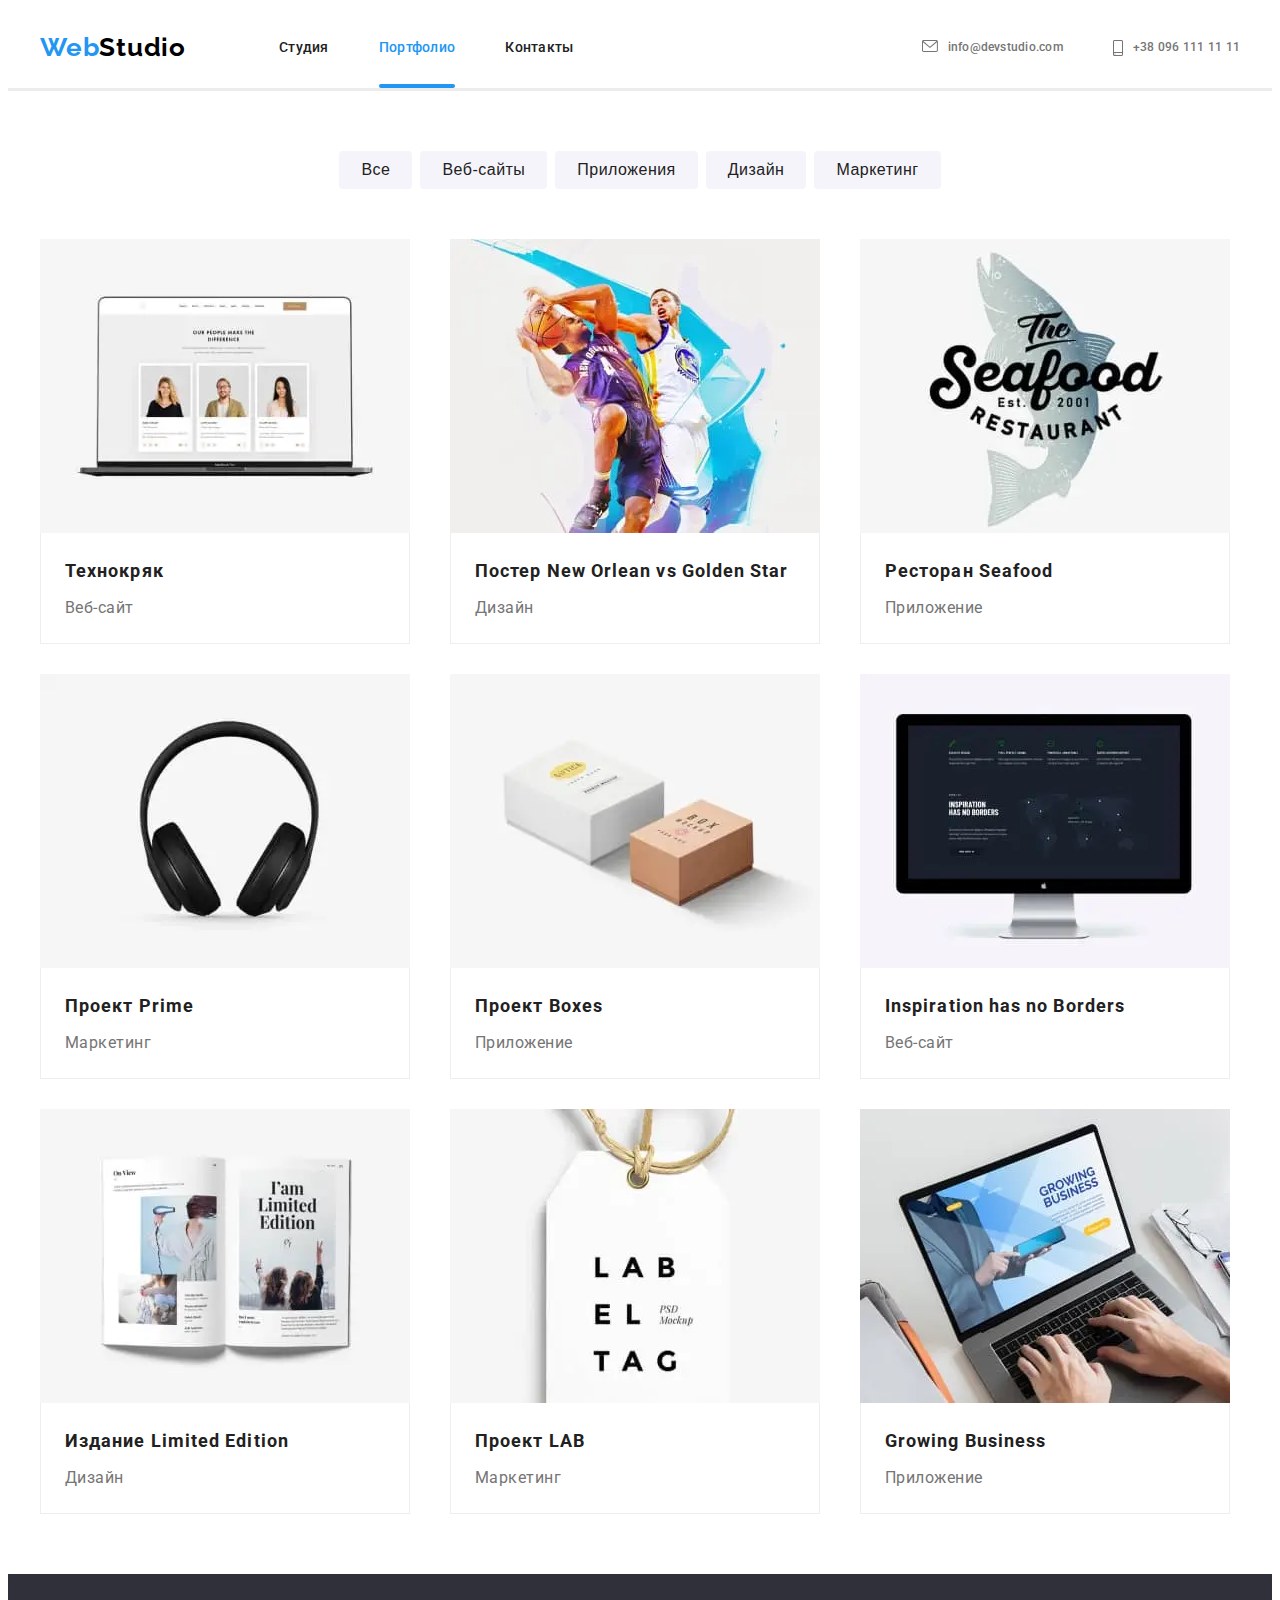
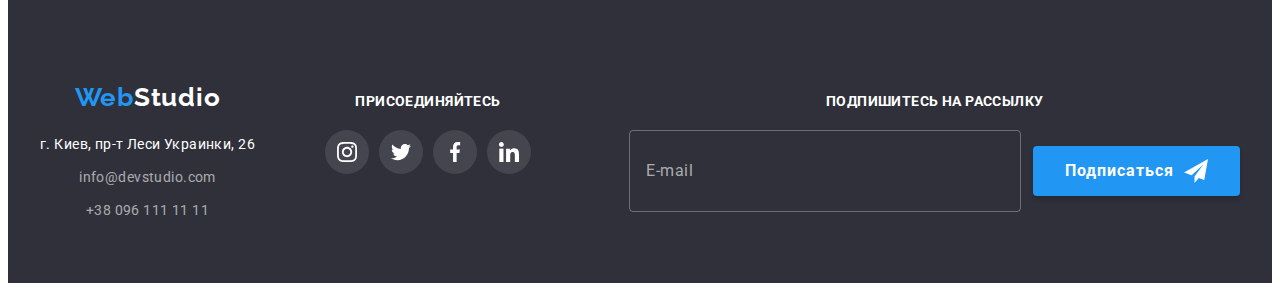
==== commit 53c70ac0: "adaptive site done" ====
--- a/portfolio.html
+++ b/portfolio.html
@@ -13,10 +13,10 @@
     <link href="https://fonts.googleapis.com/css2?family=Raleway:wght@700&family=Roboto:wght@400;500;700;900&display=swap"
         rel="stylesheet">
     <link rel="stylesheet" href="./CSS/main.min.css">
-    <!-- <link rel="stylesheet" href="./CSS/styles.css"> -->
+    
 </head>
 <body>
-    <!-- <header class="header">
+    <header class="header">
         <div class="container">
             <nav class="menu">
                 <a class="link logo" href="index.html"><span class="logo-web-part">Web</span>Studio</a>
@@ -32,6 +32,11 @@
                     </li>
                 </ul>
             </nav>
+            <button type="button" class="burger-btn" data-menu-button>
+                <svg class="burger-icon" height="40" width="40">
+                    <use href="./images/sprite.svg#menu_40px"></use>
+                </svg>
+            </button>
             <ul class="contact-list list">
                 <li class="header-contact">
                     <a class="header-contacts link" href="mailto:info@devstudio.com">
@@ -48,8 +53,60 @@
                         +38 096 111 11 11</a>
                 </li>
             </ul>
+            <div class="mobile-menu" data-menu>
+                <button type="button" class="mobile-menu-close-btn" data-menu-close>
+                    <svg class="mobile-menu-close-icon" width="40" height="40">
+                        <use href="./images/sprite.svg#close_40px"></use>
+                    </svg>
+                </button>
+                <ul class="mobile-menu__list  list">
+                    <li class="mobile-menu__item">
+                        <a href="./index.html" class="mobile-menu__link link">Студия</a>
+                    </li>
+                    <li class="mobile-menu__item">
+                        <a href="./portfolio.html" class="mobile-menu__link-active mobile-menu__link link">Портфолио</a>
+                    </li>
+                    <li class="mobile-menu__item">
+                        <a href="" class="mobile-menu__link link">Контакты</a>
+                    </li>
+                </ul>
+                <ul class="mobile-menu__contact-list  list">
+                    <li class="mobile-menu__contact-item">
+                        <a href="tel:+380961111111" class="mobile-menu__tel-link link">
+                            +38 096 111 11 11
+                        </a>
+                    </li>
+                    <li class="mobile-menu__contact-item">
+                        <a href="mailto:info@devstudio.com" class="mobile-menu__mail link">
+                            info@devstudio.com
+                        </a>
+                    </li>
+                </ul>
+                <ul class="mobile-menu__social-list list">
+                    <li class="mobile-menu__social-list-item">
+                        <a href="#" class="mobile-social-list__link link">
+                            Instagram
+                        </a>
+                    </li>
+                    <li class="mobile-menu__social-list-item">
+                        <a href="#" class="mobile-social-list__link link">
+                            Twitter
+                        </a>
+                    </li>
+                    <li class="mobile-menu__social-list-item">
+                        <a href="#" class="mobile-social-list__link link">
+                            Facebook
+                        </a>
+                    </li>
+                    <li class="mobile-menu__social-list-item">
+                        <a href="#" class="mobile-social-list__link link">
+                            LinkedIn
+                        </a>
+                    </li>
+                </ul>
             </div>
-            </header> -->
+        </div>
+    </header>
     <main>
         <!-- PORTFOLIO -->
         <section class="section">
@@ -470,6 +527,7 @@
                 </div>
             </div>
         </footer>
+        <script src="./js/mobile-menu.js"></script>
     </body>
     
     </html>--- a/CSS/main.min.css
+++ b/CSS/main.min.css
@@ -1,2 +1,2 @@
-:root{--main-font: 'Roboto', sans-serif;--main-color: #212121;--secondary-color: #757575;--accent-color: #2196f3;--accent-button: #188ce8;--main-lite-color: #ffffff;--background-light-color: #f5f4fa;--background-dark-color: #2f303a;--main-dark-color: #000000;--icon-color: #afb1b8;--time-function: cubic-bezier(0.4, 0, 0.2, 1)}.visually-hidden{position:absolute;width:1px;height:1px;margin:-1px;padding:0;overflow:hidden;border:0;clip:rect(0, 0, 0, 0)}p,h1,h2,h3,h4,h5,h6{margin:0}ul,ol{padding:0;margin:0}img{display:block;max-width:100%;height:auto}body{font-family:var(--main-font);color:var(--main-color);background-color:var(-main-lite-color);font-size:14px}*::before,*::after{box-sizing:border-box}.link{text-decoration:none}.list{list-style:none}.section{padding:60px 0px}@media screen and (min-wdth: 1200px){.section{padding:94px 0px}}.container{margin:0 auto;padding:0 15px}@media screen and (min-width: 480px){.container{width:480px}}@media screen and (min-width: 768px){.container{width:768px}}@media screen and (min-width: 1200px){.container{width:1200px}}.footer .container{display:flex;align-items:center;text-align:center}@media screen and (max-width: 1199px){.footer .container{flex-direction:column}}@media screen and (min-width: 1200px){.footer .container{display:flex;align-items:baseline}}.logo{font-family:'Raleway', sans-serif;font-weight:700;font-size:24px;line-height:1.17;color:var(--main-dark-color);letter-spacing:0.03em}@media screen and (min-width: 1200px){.logo{font-size:26px;line-height:1.19}}.header .logo{margin-right:93px;display:block;padding-top:24px;padding-bottom:25px}.footer .logo{color:var(--main-lite-color)}.logo-web-part{color:var(--accent-color)}.title{font-weight:700;font-size:28px;line-height:1.17;letter-spacing:0.03em;margin:0 auto 30px;text-align:center}@media screen and (min-width: 1200px){.title{font-size:36px;margin:0 auto 50px}}.social-links-list{display:flex;margin-top:16px;justify-content:center}.social-link-item:not(:last-child){margin-right:10px}.social-link{display:flex;justify-content:center;align-items:center;border-radius:50%;width:44px;height:44px}.team__social-link{color:var(--icon-color);transition:background-color 250ms var(--time-function),color 250ms var(--time-function)}.team__social-link:hover,.team__social-link:focus{background-color:var(--accent-color);color:var(--main-lite-color)}.social-link-icon{fill:currentColor}.footer-social-links-list{display:flex;justify-content:space-between}.footer__social-link{background:rgba(255,255,255,0.1);transition:background-color 250ms var(--time-function)}.footer__social-link:hover,.footer__social-link:focus{background-color:var(--accent-color)}.footer-social-link-icon{fill:var(--main-lite-color)}.subscribe-container{margin-top:60px}@media screen and (max-width: 767px){.subscribe-container{width:100%}}@media screen and (min-width: 1200px){.subscribe-container{margin-left:auto}}.subscribe-caption{font-weight:700;line-height:1.14;letter-spacing:0.03em;text-transform:uppercase;margin-bottom:20px;color:var(--main-lite-color)}.subscribe{display:flex;align-items:center}@media screen and (max-width: 767px){label{width:100%}}.subscribe-input{display:block;width:100%;height:50px;border:1px solid rgba(255,255,255,0.3);border-radius:4px;background-color:transparent;padding:15px 16px;color:var(--main-lite-color);font-family:inherit;font-weight:400;font-size:16px;line-height:1.25;letter-spacing:0.03em;transition:border-color 250ms var(--time-function)}.subscribe-input::placeholder{color:rgba(255,255,255,0.6)}.subscribe-input:focus{border-color:var(--accent-color);outline:none}@media screen and (min-width: 480px){.subscribe-input{width:450px}}@media screen and (min-width: 1200px){.subscribe-input{width:358px;margin-right:12px}}.modal-btn{display:block;background-color:var(--accent-color);font-weight:700;font-size:16px;line-height:1.87;align-items:center;text-align:center;letter-spacing:0.06em;color:var(--main-lite-color);font-family:inherit;border:0;border-radius:4px;min-width:200px;padding:10px 32px;margin:30px auto 0;transition:background-color 250ms var(--time-function);box-shadow:0px 4px 4px rgba(0,0,0,0.15)}.modal-btn:hover,.modal-btn:focus{background-color:var(--accent-button);cursor:pointer}.subscribe .modal-btn{display:flex;align-items:center;margin-top:20px}@media screen and (min-width: 1200px){.subscribe .modal-btn{margin-top:0}}.subscribe{flex-direction:column}@media screen and (min-width: 1200px){.subscribe{flex-direction:row;align-items:center}}.telegram-img{margin-left:10px}.backdrop{position:fixed;top:0;left:0;width:100vw;height:100vh;background-color:rgba(0,0,0,0.5)}.is-hidden{opacity:0;visibility:hidden;pointer-events:none;transition:250ms}.is-hidden .modal{transform:translate(-50%, -50%) scale(0.5)}.modal{position:absolute;width:450px;height:609px;background-color:var(--main-lite-color);left:50%;top:50%;transform:translate(-50%, -50%) scale(1);box-shadow:0px 1px 3px rgba(0,0,0,0.12),0px 1px 1px rgba(0,0,0,0.14),0px 2px 1px rgba(0,0,0,0.2);border-radius:4px;transition:transform 250ms var(--time-function)}@media screen and (min-width: 1200px){.modal{width:528px;height:581px}}.close_modal-btn_button{position:absolute;display:flex;justify-content:center;align-items:center;border-radius:50%;width:30px;height:30px;background:var(--main-lite-color);border:1px solid rgba(0,0,0,0.1);cursor:pointer;top:8px;right:8px;transition:fill 250ms var(--time-function)}.close_modal-btn_button:focus,.close_modal-btn_button:hover{fill:var(--accent-color)}.modal-form{display:flex;flex-direction:column;padding:40px}.modal-form-name{font-weight:bold;font-size:20px;line-height:23px;text-align:center;letter-spacing:0.03em;color:var(--main-color);margin-bottom:12px}.modal-form_input{width:100%;height:40px;border:1px solid rgba(33,33,33,0.2);border-radius:4px;padding-left:42px;transition:border-color 250ms var(--time-function)}.modal-form_input:focus{outline:none;border-color:var(--accent-color)}.acceptanse{display:flex;align-items:center;font-family:inherit;font-weight:400;font-size:12px;line-height:1.16;letter-spacing:0.03em;color:var(--secondary-color)}@media screen and (1200px){.acceptanse{font-size:14px;line-height:1.71}}.acceptanse::before{content:'';display:block;height:16px;width:16px;border:1px solid var(--main-color);border-radius:2px;margin-right:7px}.acceptanse:hover{cursor:pointer}.therm-checkbox:checked+.acceptanse::before{background-image:url("../images/Vector.svg");background-repeat:no-repeat;background-position:center;background-color:var(--accent-color);border-color:var(--accent-color)}.therm-checkbox:focus+.acceptanse::before{border-color:var(--accent-color)}.terms-link{font-family:inherit;font-weight:400;font-size:12px;line-height:1.17;letter-spacing:0.03em;color:var(--accent-color)}@media screen and (1200px){.terms-link{font-size:14px;line-height:1.71}}.modal-form_label{font-family:inherit;font-weight:400;font-size:12px;line-height:1.17;letter-spacing:0.01em;color:var(--secondary-color);margin-bottom:4px}.modal-form_input-wrapper{margin-bottom:10px;position:relative}.modal-form_icon{position:absolute;left:12px;top:50%;transform:translateY(-50%);transition:fill 250ms var(--time-function)}.modal-form_input:focus+.modal-form_icon{fill:var(--accent-color)}form .modal-btn{align-self:center}.modal-form_textarea{width:100%;height:120px;border:1px solid rgba(33,33,33,0.2);border-radius:4px;padding:12px 16px;margin-bottom:20px;resize:none}.modal-form_textarea:focus{outline:none;border-color:var(--accent-color)}.modal-form_textarea::placeholder{color:rgba(117,117,117,0.5);font-size:14px;line-height:1.17}.modal-checkbox_line{display:flex;margin-left:auto;margin-right:auto}.portfolio-btn-list{display:flex;flex-wrap:wrap;margin-bottom:25px}@media screen and (min-width: 768px){.portfolio-btn-list{margin-bottom:30px;justify-content:center}}@media screen and (min-width: 1200px){.portfolio-btn-list{margin-bottom:50px}}.portfolio-btn{font-weight:500;font-size:16px;line-height:1.63;text-align:center;letter-spacing:0.03em;color:var(--main-color);border:0;background-color:var(--background-light-color);border-radius:4px;padding:6px 22px;transition:color 250ms var(--time-function),background-color 250ms var(--time-function),box-shadow 250ms var(--time-function);margin-bottom:15px}@media screen and (min-width: 768px){.portfolio-btn{margin-bottom:unset}}.portfolio-btn:hover,.portfolio-btn:focus{color:var(--main-lite-color);cursor:pointer;background-color:var(--accent-color);box-shadow:0px 3px 1px rgba(0,0,0,0.1),0px 1px 2px rgba(0,0,0,0.08),0px 2px 2px rgba(0,0,0,0.12)}.portfolio-btn-list-item:not(:last-child){margin-right:8px}@media screen and (min-width: 768px){.portfolio-list{display:flex;flex-wrap:wrap;margin-left:-30px;margin-top:-30px}}.portfolio-list-item{display:flex;margin-top:30px;flex-basis:calc(100% / 3 - 30px)}@media screen and (min-width: 768px){.portfolio-list-item{margin-left:30px;flex-basis:calc(100% / 2 - 30px)}}@media screen and (min-width: 1200px){.portfolio-list-item{flex-basis:calc(100% / 3 - 30px)}}.portfolio-item-link{display:flex;flex-direction:column;transition:box-shadow 250ms var(--time-function)}.portfolio-item-link:hover,.portfolio-item-link:focus{box-shadow:0px 1px 1px rgba(0,0,0,0.12),0px 4px 4px rgba(0,0,0,0.06),1px 4px 6px rgba(0,0,0,0.16)}.portfolio-subtitle-wrapper{border:1px solid #eeeeee;border-top:none;padding:20px 24px;flex-grow:1}.portfolio-item{font-weight:700;font-size:18px;line-height:2;letter-spacing:0.06em;margin-bottom:4px;color:var(--main-color)}.portfolio-subtitle{font-size:16px;line-height:1.87;letter-spacing:0.03em;color:var(--secondary-color)}.portfolio-overlay_container{position:relative;overflow:hidden}.portfolio_overlay{position:absolute;height:100%;width:100%;left:0;top:0;transform:translateY(101%);transition:transform 250ms;background:rgba(33,150,243,0.9);padding:77px 24px;font-size:18px;line-height:1.56;vertical-align:top;letter-spacing:0.03em;color:var(--main-lite-color)}.portfolio-item-link:hover .portfolio_overlay,.portfolio-item-link:focus .portfolio_overlay{transform:translateY(0)}@media screen and (min-width: 1200px){.portfolio_overlay{padding:63px 24px}}.header{background-color:var(--main-lite-color);border-bottom:#ececec solid}.header .container{display:flex;align-items:center}.menu{display:flex;align-items:center}.navigation-list{display:flex}.navigation-link{display:block;font-weight:500;line-height:1.14;letter-spacing:0.02em;color:var(--main-color);padding:32px 0;transition:color 250ms var(--time-function);position:relative}.navigation-link:hover,.navigation-link:focus{color:var(--accent-color)}.navigation-link::after{content:'';background-color:var(--accent-color);display:block;width:100%;height:4px;border-radius:2px;position:absolute;bottom:0;transform:scaleX(0);transition:transform 250ms}.navigation-link:hover::after,.navigation-link:focus::after{transform:scaleX(1)}.navigation-item:not(:last-child){margin-right:50px}.active-navigation-link{color:var(--accent-color)}.active-navigation-link::after{content:'';background-color:var(--accent-color);display:block;width:100%;height:4px;border-radius:2px;position:absolute;bottom:0;transform:scale(1)}.contact-list{display:flex;margin-left:auto}.contact-icons{vertical-align:middle;margin-right:10px;fill:currentColor}.header-contact:not(:last-child){margin-right:50px}.header-contacts{display:flex;font-weight:500;line-height:1.14;letter-spacing:0.02em;color:var(--secondary-color);padding:32px 0;transition:color 250ms var(--time-function)}.header-contacts:hover,.header-contacts:focus{color:var(--accent-color)}.hero{background-color:var(--background-dark-color);background-image:linear-gradient(rgba(47,48,58,0.4), rgba(47,48,58,0.4)),url(../images/hero/mobile/hero-bcgr-mobile.jpg);padding:118px 0;max-width:1600px;background-repeat:no-repeat;background-size:cover;background-position:center;margin:0 auto}@media screen and (min-width: 768px){.hero{background-image:linear-gradient(rgba(47,48,58,0.4), rgba(47,48,58,0.4)),url(../images/hero/tablet/hero-bcgr-tablet.jpg)}}@media screen and (min-width: 1200px){.hero{background-image:linear-gradient(rgba(47,48,58,0.4), rgba(47,48,58,0.4)),url(../images/hero/desktop/hero-bcgr-desktop.jpg);padding:200px 0}}.main-title{font-weight:900;font-size:26px;line-height:1.62;letter-spacing:0.06em;text-transform:uppercase;color:var(--main-lite-color);text-align:center;margin:0 auto}@media screen and (min-width: 480px){.main-title{width:360px}}@media screen and (min-width: 1200px){.main-title{width:696px;font-size:44px;line-height:1.36}}@media screen and (min-width: 768px){.about-list{display:flex;flex-wrap:wrap}}.about-element:not(:last-child){margin-bottom:30px}@media screen and (min-width: 768px){.about-element{width:354px}.about-element:nth-child(2n+1){margin-right:30px}}@media screen and (min-width: 1200px){.about-element{width:270px}.about-element:not(:last-child){margin-right:30px}}.about-img-containers{display:flex;justify-content:center;align-items:center;border-radius:4px;height:120px;margin-bottom:30px;background-color:var(--background-light-color)}.about-list-item{font-weight:700;font-size:14px;line-height:1.14;letter-spacing:0.03em;text-transform:uppercase;margin-bottom:10px}@media screen and (max-width: 767px){.about-list-item{text-align:center}}.about-list-text{font-weight:400;font-size:14px;line-height:1.71;letter-spacing:0.03em;color:var(--secondary-color)}.section+.what-we-do{padding-top:0}@media screen and (max-width: 1199px){.section+.what-we-do{display:none}}.we-do-list{display:flex;justify-content:space-between}.we-do_item{position:relative}.we-do_decription{display:flex;position:absolute;width:100%;height:70px;justify-content:center;align-items:center;font-weight:700;font-size:14px;line-height:1.14;letter-spacing:0.03em;color:var(--main-lite-color);text-align:center;text-transform:uppercase;bottom:0;left:0;background:rgba(47,48,58,0.8)}@media screen and (min-width: 768px){.team-list{display:flex;flex-wrap:wrap;margin-left:-30px;margin-top:-30px;justify-content:center}}.team-member-card{margin-top:30px;background-color:var(--main-lite-color);border-radius:0px 0px 4px 4px;box-shadow:0px 1px 3px rgba(0,0,0,0.12),0px 1px 1px rgba(0,0,0,0.14),0px 2px 1px rgba(0,0,0,0.2)}@media screen and (min-width: 768px){.team-member-card{margin-left:30px;flex-basis:calc(100% / 2 - 30px)}}@media screen and (min-width: 1200px){.team-member-card{flex-basis:calc(100% / 4 - 30px)}}.team-member-wrapper{padding:30px 0 24px}@media screen and (min-width: 1200px){.team-member-wrapper{padding:30px 0}}.team-members{font-weight:500;font-size:16px;line-height:1.19;letter-spacing:0.03em;text-align:center}.member-porofession{font-weight:400;font-size:16px;line-height:1.19;letter-spacing:0.03em;color:var(--secondary-color);text-align:center;margin-top:10px}.team{background-color:var(--background-light-color)}@media screen and (min-width: 480px){.clients-list{display:flex;flex-wrap:wrap;margin-left:-30px;margin-top:-30px;justify-content:center}}.client-item{margin-top:30px;height:90px}@media screen and (min-width: 480px){.client-item{margin-left:30px;width:210px}}@media screen and (min-width: 768px){.client-item{width:226px}}@media screen and (min-width: 1200px){.client-item{width:170px}}.client-link{display:flex;justify-content:center;align-items:center;height:100%;width:100%;border:1px solid var(--icon-color);border-radius:4px;color:var(--icon-color);transition:border-color 250ms var(--time-function),color 250ms var(--time-function)}.client-link:hover,.client-link:focus{border-color:var(--accent-color);color:var(--accent-color)}.client-icon{fill:currentColor}.footer{padding:60px 0;background-color:var(--background-dark-color)}@media screen and (min-width: 767px){.internal-links{margin-right:165px}}@media screen and (min-width: 1200px){.internal-links{margin-right:70px}}.footer-contacts-list{display:block;font-style:normal;font-weight:400;line-height:1.71;letter-spacing:0.03em;margin-top:20px}.address{color:var(--main-lite-color);transition:color 250ms var(--time-function)}.address:hover,.address:focus{color:var(--accent-color)}.footer-contacts{display:block;font-weight:400;line-height:1.71;letter-spacing:0.03em;color:rgba(255,255,255,0.6);transition:color 250ms var(--time-function)}.footer-contacts:hover,.footer-contacts:focus{color:var(--accent-color)}.footer-contacts-list-item:not(:last-child){margin-bottom:8px}@media screen and (min-width: 1200px){.footer-contacts-list-item:not(:last-child){margin-bottom:9px}}.join-us-links-list{width:206px;height:80px}@media screen and (max-width: 767px){.join-us-links-list{margin-top:60px}}.join-us-caption{font-weight:700;font-size:14px;line-height:1.14;letter-spacing:0.03em;text-transform:uppercase;margin-bottom:20px;color:var(--main-lite-color)}@media screen and (min-width: 768px){.footer__links-container{display:flex;align-items:baseline}}
+:root{--main-font: 'Roboto', sans-serif;--main-color: #212121;--secondary-color: #757575;--accent-color: #2196f3;--accent-button: #188ce8;--main-lite-color: #ffffff;--background-light-color: #f5f4fa;--background-dark-color: #2f303a;--main-dark-color: #000000;--icon-color: #afb1b8;--time-function: cubic-bezier(0.4, 0, 0.2, 1)}.visually-hidden{position:absolute;width:1px;height:1px;margin:-1px;padding:0;overflow:hidden;border:0;clip:rect(0, 0, 0, 0)}p,h1,h2,h3,h4,h5,h6{margin:0}ul,ol{padding:0;margin:0}img{display:block;max-width:100%;height:auto}body{font-family:var(--main-font);color:var(--main-color);background-color:var(-main-lite-color);font-size:14px}*::before,*::after{box-sizing:border-box}.link{text-decoration:none}.list{list-style:none}.section{padding:60px 0px}@media screen and (min-wdth: 1200px){.section{padding:94px 0px}}.container{margin:0 auto;padding:0 15px}@media screen and (min-width: 480px){.container{width:480px}}@media screen and (min-width: 768px){.container{width:768px}}@media screen and (min-width: 1200px){.container{width:1200px}}.footer .container{display:flex;align-items:center;text-align:center}@media screen and (max-width: 1199px){.footer .container{flex-direction:column}}@media screen and (min-width: 1200px){.footer .container{display:flex;align-items:baseline}}@media screen and (max-width: 767px){.header .container{width:100%;margin:0 0;justify-content:space-between}}.logo{font-family:'Raleway', sans-serif;font-weight:700;font-size:24px;line-height:1.17;color:var(--main-dark-color);letter-spacing:0.03em}@media screen and (min-width: 1200px){.logo{font-size:26px;line-height:1.19}}.header .logo{margin-right:93px;display:block;padding-top:24px;padding-bottom:25px}.footer .logo{color:var(--main-lite-color)}.logo-web-part{color:var(--accent-color)}.title{font-weight:700;font-size:28px;line-height:1.17;letter-spacing:0.03em;margin:0 auto 30px;text-align:center}@media screen and (min-width: 1200px){.title{font-size:36px;margin:0 auto 50px}}.social-links-list{display:flex;margin-top:16px;justify-content:center}.social-link-item:not(:last-child){margin-right:10px}.social-link{display:flex;justify-content:center;align-items:center;border-radius:50%;width:44px;height:44px}.team__social-link{color:var(--icon-color);transition:background-color 250ms var(--time-function),color 250ms var(--time-function)}.team__social-link:hover,.team__social-link:focus{background-color:var(--accent-color);color:var(--main-lite-color)}.social-link-icon{fill:currentColor}.footer-social-links-list{display:flex;justify-content:space-between}.footer__social-link{background:rgba(255,255,255,0.1);transition:background-color 250ms var(--time-function)}.footer__social-link:hover,.footer__social-link:focus{background-color:var(--accent-color)}.footer-social-link-icon{fill:var(--main-lite-color)}.subscribe-container{margin-top:60px}@media screen and (max-width: 767px){.subscribe-container{width:100%}}@media screen and (min-width: 1200px){.subscribe-container{margin-left:auto}}.subscribe-caption{font-weight:700;line-height:1.14;letter-spacing:0.03em;text-transform:uppercase;margin-bottom:20px;color:var(--main-lite-color)}.subscribe{display:flex;align-items:center}@media screen and (max-width: 767px){label{width:100%}}.subscribe-input{display:block;width:100%;height:50px;border:1px solid rgba(255,255,255,0.3);border-radius:4px;background-color:transparent;padding:15px 16px;color:var(--main-lite-color);font-family:inherit;font-weight:400;font-size:16px;line-height:1.25;letter-spacing:0.03em;transition:border-color 250ms var(--time-function)}.subscribe-input::placeholder{color:rgba(255,255,255,0.6)}.subscribe-input:focus{border-color:var(--accent-color);outline:none}@media screen and (min-width: 480px){.subscribe-input{width:450px}}@media screen and (min-width: 1200px){.subscribe-input{width:358px;margin-right:12px}}.modal-btn{display:block;background-color:var(--accent-color);font-weight:700;font-size:16px;line-height:1.87;align-items:center;text-align:center;letter-spacing:0.06em;color:var(--main-lite-color);font-family:inherit;border:0;border-radius:4px;min-width:200px;padding:10px 32px;margin:30px auto 0;transition:background-color 250ms var(--time-function);box-shadow:0px 4px 4px rgba(0,0,0,0.15)}.modal-btn:hover,.modal-btn:focus{background-color:var(--accent-button);cursor:pointer}.subscribe .modal-btn{display:flex;align-items:center;margin-top:20px}@media screen and (min-width: 1200px){.subscribe .modal-btn{margin-top:0}}.subscribe{flex-direction:column}@media screen and (min-width: 1200px){.subscribe{flex-direction:row;align-items:center}}.telegram-img{margin-left:10px}.backdrop{position:fixed;top:0;left:0;width:100vw;height:100vh;background-color:rgba(0,0,0,0.5)}.is-hidden{opacity:0;visibility:hidden;pointer-events:none;transition:250ms}.is-hidden .modal{transform:translate(-50%, -50%) scale(0.5)}.modal{position:absolute;width:450px;height:609px;background-color:var(--main-lite-color);left:50%;top:50%;transform:translate(-50%, -50%) scale(1);box-shadow:0px 1px 3px rgba(0,0,0,0.12),0px 1px 1px rgba(0,0,0,0.14),0px 2px 1px rgba(0,0,0,0.2);border-radius:4px;transition:transform 250ms var(--time-function)}@media screen and (min-width: 1200px){.modal{width:528px;height:581px}}.close_modal-btn_button{position:absolute;display:flex;justify-content:center;align-items:center;border-radius:50%;width:30px;height:30px;background:var(--main-lite-color);border:1px solid rgba(0,0,0,0.1);cursor:pointer;top:8px;right:8px;transition:fill 250ms var(--time-function)}.close_modal-btn_button:focus,.close_modal-btn_button:hover{fill:var(--accent-color)}.modal-form{display:flex;flex-direction:column;padding:40px}.modal-form-name{font-weight:bold;font-size:20px;line-height:23px;text-align:center;letter-spacing:0.03em;color:var(--main-color);margin-bottom:12px}.modal-form_input{width:100%;height:40px;border:1px solid rgba(33,33,33,0.2);border-radius:4px;padding-left:42px;transition:border-color 250ms var(--time-function)}.modal-form_input:focus{outline:none;border-color:var(--accent-color)}.acceptanse{display:flex;align-items:center;font-family:inherit;font-weight:400;font-size:12px;line-height:1.16;letter-spacing:0.03em;color:var(--secondary-color)}@media screen and (1200px){.acceptanse{font-size:14px;line-height:1.71}}.acceptanse::before{content:'';display:block;height:16px;width:16px;border:1px solid var(--main-color);border-radius:2px;margin-right:7px}.acceptanse:hover{cursor:pointer}.therm-checkbox:checked+.acceptanse::before{background-image:url("../images/Vector.svg");background-repeat:no-repeat;background-position:center;background-color:var(--accent-color);border-color:var(--accent-color)}.therm-checkbox:focus+.acceptanse::before{border-color:var(--accent-color)}.terms-link{font-family:inherit;font-weight:400;font-size:12px;line-height:1.17;letter-spacing:0.03em;color:var(--accent-color)}@media screen and (1200px){.terms-link{font-size:14px;line-height:1.71}}.modal-form_label{font-family:inherit;font-weight:400;font-size:12px;line-height:1.17;letter-spacing:0.01em;color:var(--secondary-color);margin-bottom:4px}.modal-form_input-wrapper{margin-bottom:10px;position:relative}.modal-form_icon{position:absolute;left:12px;top:50%;transform:translateY(-50%);transition:fill 250ms var(--time-function)}.modal-form_input:focus+.modal-form_icon{fill:var(--accent-color)}form .modal-btn{align-self:center}.modal-form_textarea{width:100%;height:120px;border:1px solid rgba(33,33,33,0.2);border-radius:4px;padding:12px 16px;margin-bottom:20px;resize:none}.modal-form_textarea:focus{outline:none;border-color:var(--accent-color)}.modal-form_textarea::placeholder{color:rgba(117,117,117,0.5);font-size:14px;line-height:1.17}.modal-checkbox_line{display:flex;margin-left:auto;margin-right:auto}.portfolio-btn-list{display:flex;flex-wrap:wrap;margin-bottom:25px}@media screen and (min-width: 768px){.portfolio-btn-list{margin-bottom:30px;justify-content:center}}@media screen and (min-width: 1200px){.portfolio-btn-list{margin-bottom:50px}}.portfolio-btn{font-weight:500;font-size:16px;line-height:1.63;text-align:center;letter-spacing:0.03em;color:var(--main-color);border:0;background-color:var(--background-light-color);border-radius:4px;padding:6px 22px;transition:color 250ms var(--time-function),background-color 250ms var(--time-function),box-shadow 250ms var(--time-function);margin-bottom:15px}@media screen and (min-width: 768px){.portfolio-btn{margin-bottom:unset}}.portfolio-btn:hover,.portfolio-btn:focus{color:var(--main-lite-color);cursor:pointer;background-color:var(--accent-color);box-shadow:0px 3px 1px rgba(0,0,0,0.1),0px 1px 2px rgba(0,0,0,0.08),0px 2px 2px rgba(0,0,0,0.12)}.portfolio-btn-list-item:not(:last-child){margin-right:8px}@media screen and (min-width: 768px){.portfolio-list{display:flex;flex-wrap:wrap;margin-left:-30px;margin-top:-30px}}.portfolio-list-item{display:flex;margin-top:30px;flex-basis:calc(100% / 3 - 30px)}@media screen and (min-width: 768px){.portfolio-list-item{margin-left:30px;flex-basis:calc(100% / 2 - 30px)}}@media screen and (min-width: 1200px){.portfolio-list-item{flex-basis:calc(100% / 3 - 30px)}}.portfolio-item-link{display:flex;flex-direction:column;transition:box-shadow 250ms var(--time-function)}.portfolio-item-link:hover,.portfolio-item-link:focus{box-shadow:0px 1px 1px rgba(0,0,0,0.12),0px 4px 4px rgba(0,0,0,0.06),1px 4px 6px rgba(0,0,0,0.16)}.portfolio-subtitle-wrapper{border:1px solid #eeeeee;border-top:none;padding:20px 24px;flex-grow:1}.portfolio-item{font-weight:700;font-size:18px;line-height:2;letter-spacing:0.06em;margin-bottom:4px;color:var(--main-color)}.portfolio-subtitle{font-size:16px;line-height:1.87;letter-spacing:0.03em;color:var(--secondary-color)}.portfolio-overlay_container{position:relative;overflow:hidden}.portfolio_overlay{position:absolute;height:100%;width:100%;left:0;top:0;transform:translateY(101%);transition:transform 250ms;background:rgba(33,150,243,0.9);padding:77px 24px;font-size:18px;line-height:1.56;vertical-align:top;letter-spacing:0.03em;color:var(--main-lite-color)}.portfolio-item-link:hover .portfolio_overlay,.portfolio-item-link:focus .portfolio_overlay{transform:translateY(0)}@media screen and (min-width: 1200px){.portfolio_overlay{padding:63px 24px}}.header{background-color:var(--main-lite-color);border-bottom:#ececec solid}.header .container{display:flex;align-items:center}.menu{display:flex;align-items:center}.navigation-list{display:flex}.navigation-link{display:block;font-weight:500;line-height:1.14;letter-spacing:0.02em;color:var(--main-color);padding:32px 0;transition:color 250ms var(--time-function);position:relative}.navigation-link:hover,.navigation-link:focus{color:var(--accent-color)}.navigation-link::after{content:'';background-color:var(--accent-color);display:block;width:100%;height:4px;border-radius:2px;position:absolute;bottom:0;transform:scaleX(0);transition:transform 250ms}.navigation-link:hover::after,.navigation-link:focus::after{transform:scaleX(1)}.navigation-item:not(:last-child){margin-right:50px}.active-navigation-link{color:var(--accent-color)}.active-navigation-link::after{content:'';background-color:var(--accent-color);display:block;width:100%;height:4px;border-radius:2px;position:absolute;bottom:0;transform:scale(1)}.contact-list{display:flex;margin-left:auto}@media screen and (min-width: 768px) and (max-width: 1199px){.contact-list{flex-direction:column}}.contact-icons{vertical-align:middle;margin-right:10px;fill:currentColor}@media screen and (min-width: 1200px){.header-contact:not(:last-child){margin-right:50px}}.header-contacts{margin:0 auto;display:flex;font-weight:500;line-height:1.14;letter-spacing:0.02em;color:var(--secondary-color);transition:color 250ms var(--time-function)}@media screen and (min-width: 768px){.header-contacts{padding:5px 0;font-size:12px;line-height:1.17}}@media screen and (min-width: 1200px){.header-contacts{padding:32px 0}}.header-contacts:hover,.header-contacts:focus{color:var(--accent-color)}@media screen and (min-width: 768px){.burger-btn{display:none}.mobile-menu{display:none}}@media screen and (max-width: 767px){.navigation-list{display:none}.contact-list{display:none}.burger-btn{margin-left:auto}.burger-btn:hover,.burger-btn:focus{fill:var(--accent-color)}.burger-btn,.mobile-menu-close-btn{background-color:transparent;border:none;padding:0}.mobile-menu-close-btn{position:absolute;top:10px;right:15px}.mobile-menu-close-btn:hover,.mobile-menu-close-btn:focus{fill:var(--accent-color)}.mobile-menu{position:fixed;top:0;left:0;width:100vw;height:100vh;padding:48px 40px;background-color:var(--main-lite-color);transform:translateY(0) translateX(50%);transition:all 250ms var(--time-function);opacity:0;visibility:hidden;pointer-events:none;overflow:auto}.is-open{opacity:1;visibility:visible;pointer-events:auto;transform:translateY(0) translateX(0)}.mobile-menu__list{margin-bottom:302px}.mobile-menu__item:not(:last-child){margin-bottom:32px}.mobile-menu__link{font-weight:500;font-size:40px;line-height:1.18px;letter-spacing:0.02em;color:var(--main-color)}.mobile-menu__link-active{color:var(--accent-color)}.mobile-menu__contact-list{margin-bottom:64px}.mobile-menu__contact-item:not(:last-child){margin-bottom:32px}.mobile-menu__tel-link{font-weight:500;font-size:34px;line-height:1.17px;letter-spacing:0.02em;color:var(--accent-color);margin-bottom:32px}.mobile-menu__mail{font-weight:500;font-size:24px;line-height:1.17px;letter-spacing:0.02em;color:var(--secondary-color)}.mobile-menu__social-list{display:flex}.mobile-menu__social-list-item:not(:last-child){height:22px;border-right:1px solid rgba(33,33,33,0.2)}.mobile-social-list__link{display:inline-block;font-style:normal;font-weight:500;font-size:18px;line-height:1.22px;letter-spacing:0.02em;color:var(--accent-color);margin:auto 0;padding:0 10px;vertical-align:middle}}.hero{background-color:var(--background-dark-color);background-image:linear-gradient(rgba(47,48,58,0.4), rgba(47,48,58,0.4)),url(../images/hero/mobile/hero-bcgr-mobile.jpg);padding:118px 0;max-width:1600px;background-repeat:no-repeat;background-size:cover;background-position:center;margin:0 auto}@media screen and (min-width: 768px){.hero{background-image:linear-gradient(rgba(47,48,58,0.4), rgba(47,48,58,0.4)),url(../images/hero/tablet/hero-bcgr-tablet.jpg)}}@media screen and (min-width: 1200px){.hero{background-image:linear-gradient(rgba(47,48,58,0.4), rgba(47,48,58,0.4)),url(../images/hero/desktop/hero-bcgr-desktop.jpg);padding:200px 0}}.main-title{font-weight:900;font-size:26px;line-height:1.62;letter-spacing:0.06em;text-transform:uppercase;color:var(--main-lite-color);text-align:center;margin:0 auto}@media screen and (min-width: 480px){.main-title{width:360px}}@media screen and (min-width: 1200px){.main-title{width:696px;font-size:44px;line-height:1.36}}@media screen and (min-width: 768px){.about-list{display:flex;flex-wrap:wrap}}.about-element:not(:last-child){margin-bottom:30px}@media screen and (min-width: 768px){.about-element{width:354px}.about-element:nth-child(2n+1){margin-right:30px}}@media screen and (min-width: 1200px){.about-element{width:270px}.about-element:not(:last-child){margin-right:30px}}.about-img-containers{display:flex;justify-content:center;align-items:center;border-radius:4px;height:120px;margin-bottom:30px;background-color:var(--background-light-color)}.about-list-item{font-weight:700;font-size:14px;line-height:1.14;letter-spacing:0.03em;text-transform:uppercase;margin-bottom:10px}@media screen and (max-width: 767px){.about-list-item{text-align:center}}.about-list-text{font-weight:400;font-size:14px;line-height:1.71;letter-spacing:0.03em;color:var(--secondary-color)}.section+.what-we-do{padding-top:0}@media screen and (max-width: 1199px){.section+.what-we-do{display:none}}.we-do-list{display:flex;justify-content:space-between}.we-do_item{position:relative}.we-do_decription{display:flex;position:absolute;width:100%;height:70px;justify-content:center;align-items:center;font-weight:700;font-size:14px;line-height:1.14;letter-spacing:0.03em;color:var(--main-lite-color);text-align:center;text-transform:uppercase;bottom:0;left:0;background:rgba(47,48,58,0.8)}@media screen and (min-width: 768px){.team-list{display:flex;flex-wrap:wrap;margin-left:-30px;margin-top:-30px;justify-content:center}}.team-member-card{margin-top:30px;background-color:var(--main-lite-color);border-radius:0px 0px 4px 4px;box-shadow:0px 1px 3px rgba(0,0,0,0.12),0px 1px 1px rgba(0,0,0,0.14),0px 2px 1px rgba(0,0,0,0.2)}@media screen and (min-width: 768px){.team-member-card{margin-left:30px;flex-basis:calc(100% / 2 - 30px)}}@media screen and (min-width: 1200px){.team-member-card{flex-basis:calc(100% / 4 - 30px)}}.team-member-wrapper{padding:30px 0 24px}@media screen and (min-width: 1200px){.team-member-wrapper{padding:30px 0}}.team-members{font-weight:500;font-size:16px;line-height:1.19;letter-spacing:0.03em;text-align:center}.member-porofession{font-weight:400;font-size:16px;line-height:1.19;letter-spacing:0.03em;color:var(--secondary-color);text-align:center;margin-top:10px}.team{background-color:var(--background-light-color)}.clients-list{margin-left:-30px;margin-top:-30px}@media screen and (min-width: 320px){.clients-list{display:flex;flex-wrap:wrap;margin-left:-30px;margin-top:-30px;justify-content:center}}.client-item{margin-top:30px;margin-left:30px;height:90px}@media screen and (max-width: 479px){.client-item{flex-basis:calc(100% / 2 - 30px)}}@media screen and (min-width: 480px){.client-item{margin-left:30px;width:210px}}@media screen and (min-width: 768px){.client-item{width:226px}}@media screen and (min-width: 1200px){.client-item{width:170px}}.client-link{display:flex;justify-content:center;align-items:center;height:100%;width:100%;border:1px solid var(--icon-color);border-radius:4px;color:var(--icon-color);transition:border-color 250ms var(--time-function),color 250ms var(--time-function)}.client-link:hover,.client-link:focus{border-color:var(--accent-color);color:var(--accent-color)}.client-icon{fill:currentColor}.footer{padding:60px 0;background-color:var(--background-dark-color)}@media screen and (min-width: 767px){.internal-links{margin-right:165px}}@media screen and (min-width: 1200px){.internal-links{margin-right:70px}}.footer-contacts-list{display:block;font-style:normal;font-weight:400;line-height:1.71;letter-spacing:0.03em;margin-top:20px}.address{color:var(--main-lite-color);transition:color 250ms var(--time-function)}.address:hover,.address:focus{color:var(--accent-color)}.footer-contacts{display:block;font-weight:400;line-height:1.71;letter-spacing:0.03em;color:rgba(255,255,255,0.6);transition:color 250ms var(--time-function)}.footer-contacts:hover,.footer-contacts:focus{color:var(--accent-color)}.footer-contacts-list-item:not(:last-child){margin-bottom:8px}@media screen and (min-width: 1200px){.footer-contacts-list-item:not(:last-child){margin-bottom:9px}}.join-us-links-list{width:206px;height:80px}@media screen and (max-width: 767px){.join-us-links-list{margin-top:60px}}.join-us-caption{font-weight:700;font-size:14px;line-height:1.14;letter-spacing:0.03em;text-transform:uppercase;margin-bottom:20px;color:var(--main-lite-color)}@media screen and (min-width: 768px){.footer__links-container{display:flex;align-items:baseline}}
 /*# sourceMappingURL=main.min.css.map */